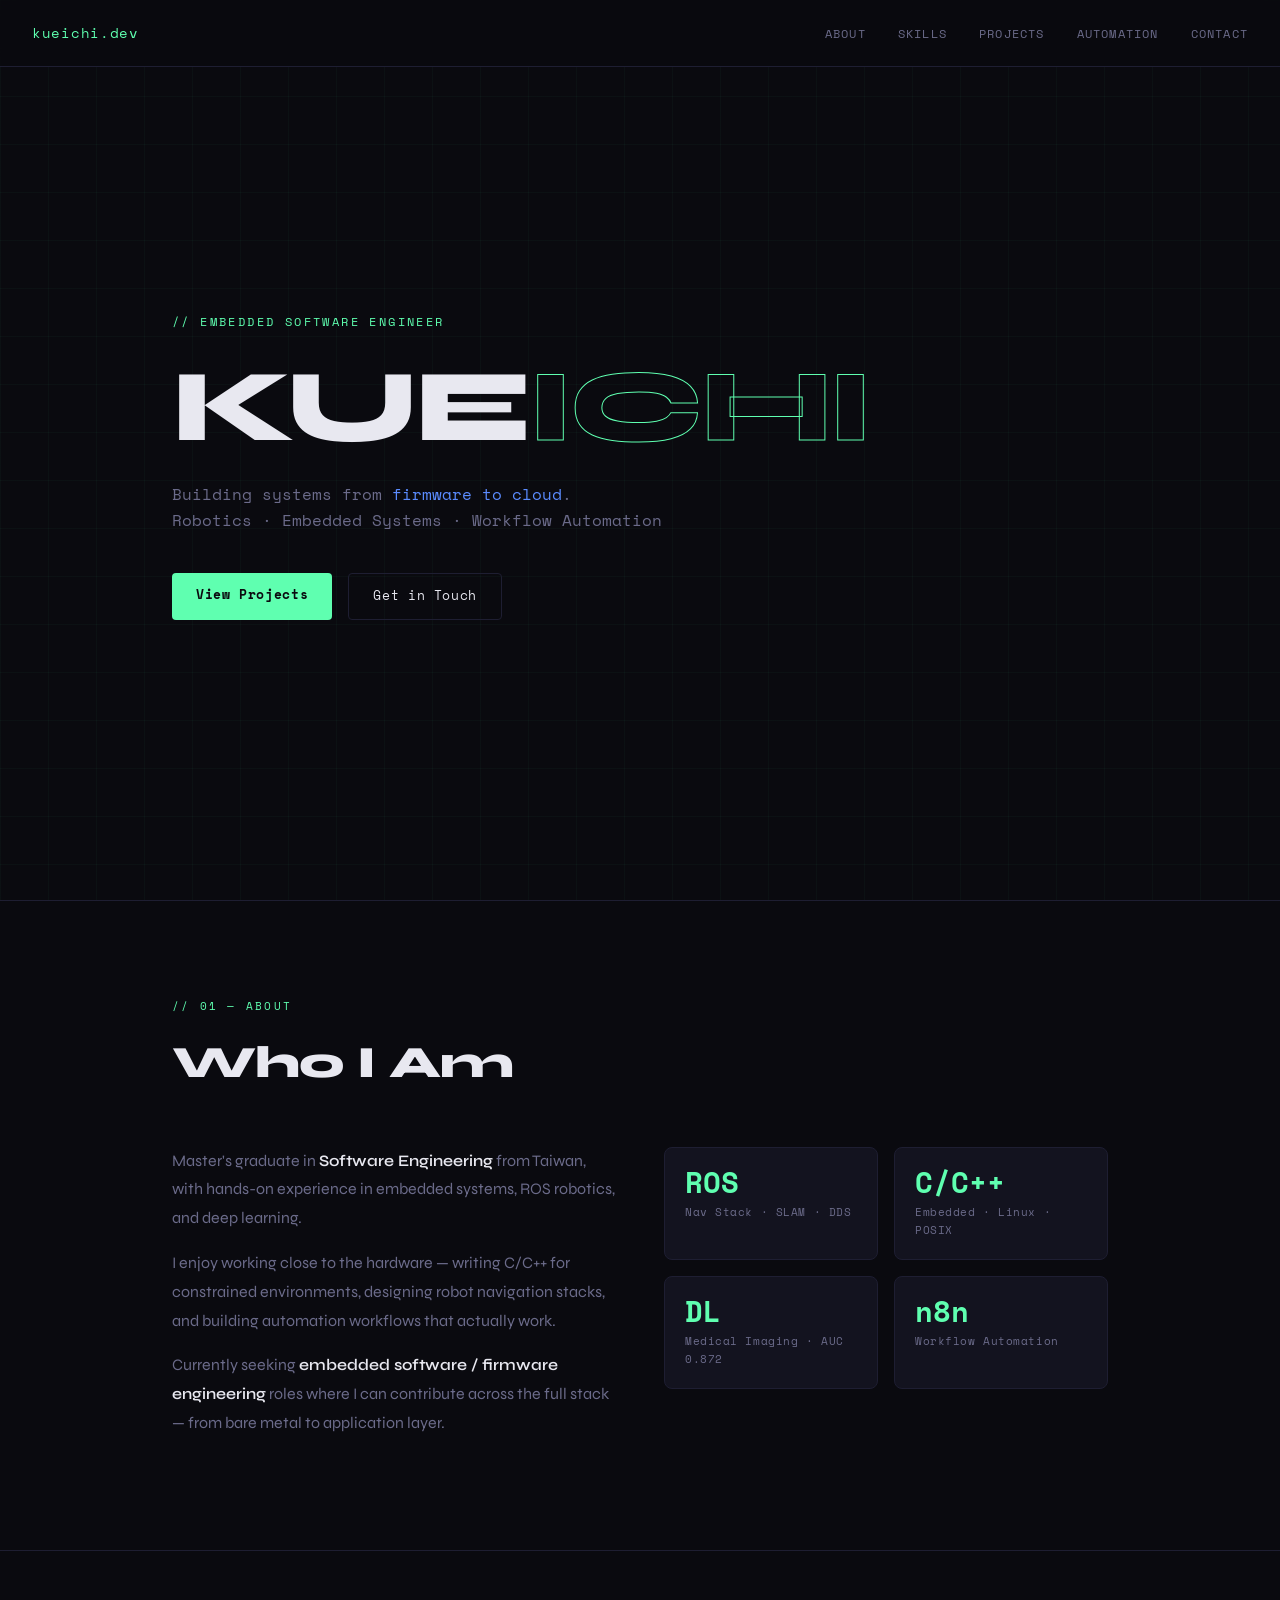
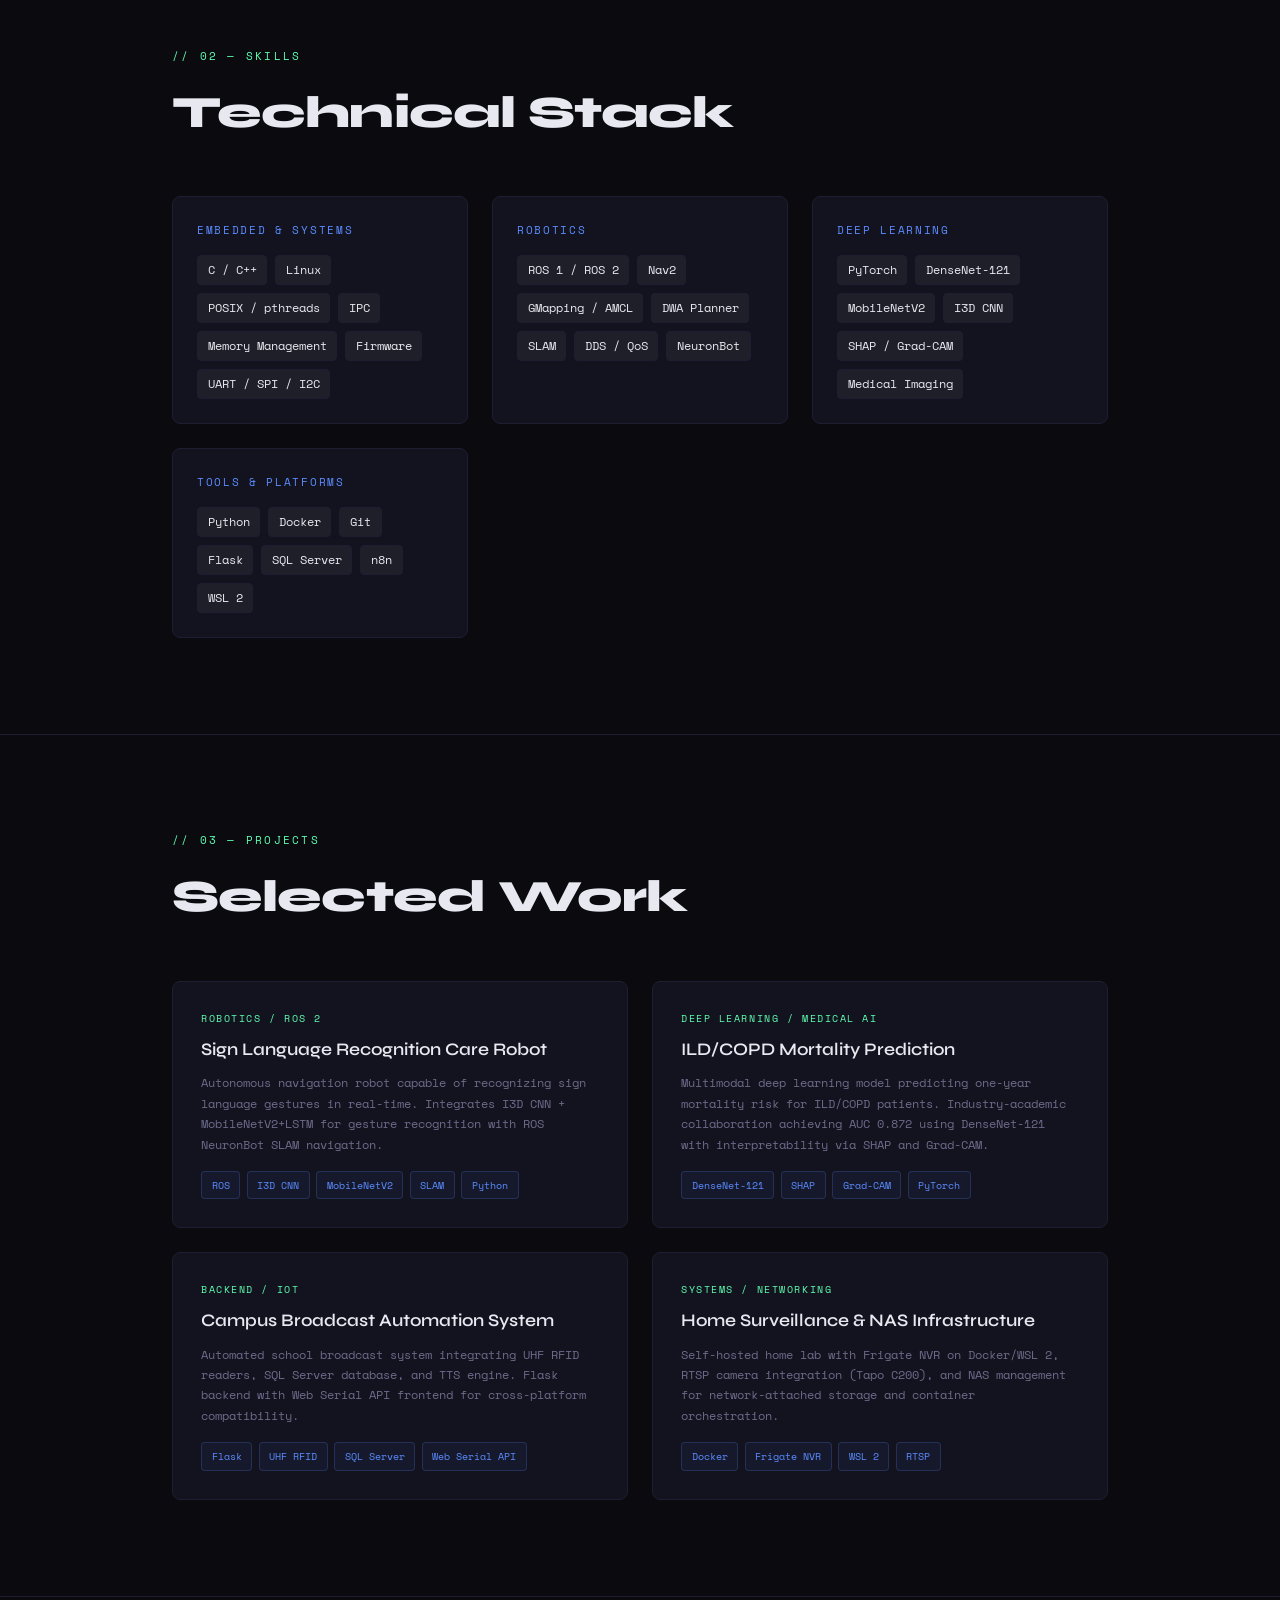
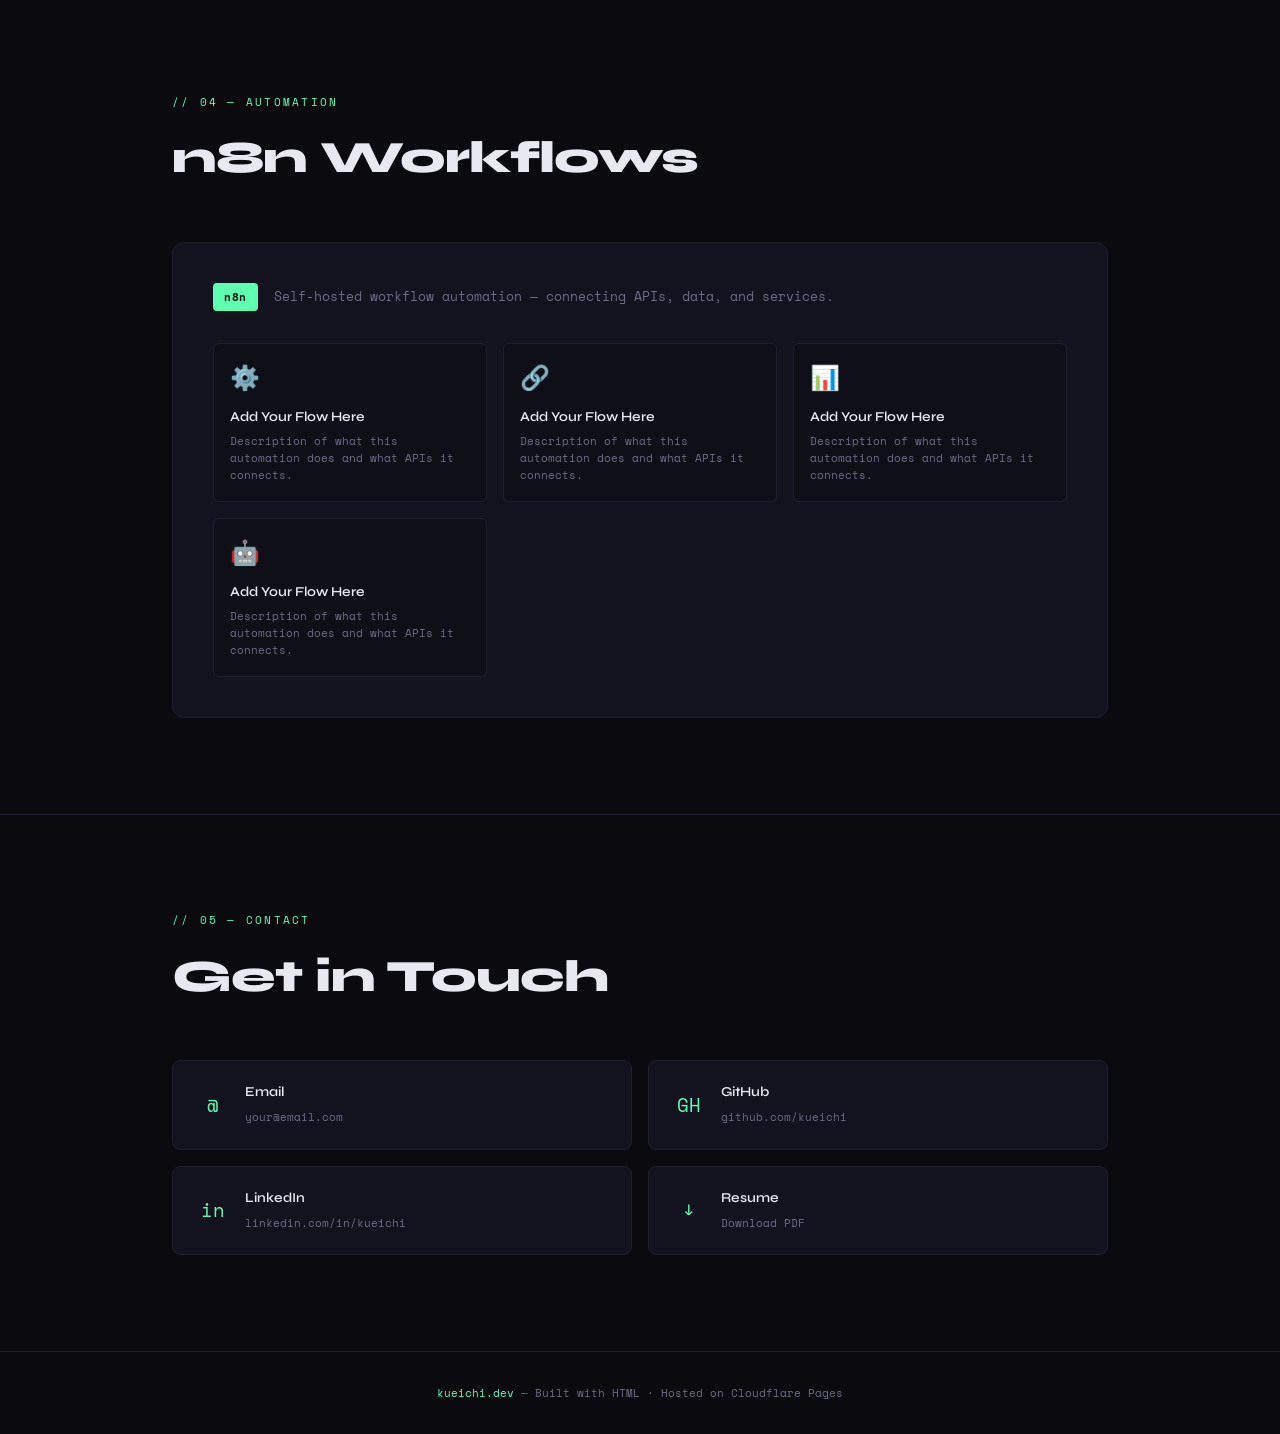
==== home/index.html @ b6777324 "Add files via upload" ====
<!DOCTYPE html>
<html lang="en">
<head>
  <meta charset="UTF-8" />
  <meta name="viewport" content="width=device-width, initial-scale=1.0" />
  <title>KUEICHI — Embedded Software Engineer</title>
  <link rel="preconnect" href="https://fonts.googleapis.com">
  <link href="https://fonts.googleapis.com/css2?family=Space+Mono:wght@400;700&family=Syne:wght@400;600;800&display=swap" rel="stylesheet">
  <style>
    :root {
      --bg: #0a0a0f;
      --bg2: #0f0f18;
      --surface: #13131f;
      --border: #1e1e32;
      --accent: #5fffb0;
      --accent2: #5b8cff;
      --text: #e8e8f0;
      --muted: #6b6b8a;
      --mono: 'Space Mono', monospace;
      --sans: 'Syne', sans-serif;
    }

    *, *::before, *::after { box-sizing: border-box; margin: 0; padding: 0; }

    html { scroll-behavior: smooth; }

    body {
      background: var(--bg);
      color: var(--text);
      font-family: var(--sans);
      line-height: 1.6;
      overflow-x: hidden;
    }

    /* Grid background */
    body::before {
      content: '';
      position: fixed;
      inset: 0;
      background-image:
        linear-gradient(rgba(95,255,176,0.03) 1px, transparent 1px),
        linear-gradient(90deg, rgba(95,255,176,0.03) 1px, transparent 1px);
      background-size: 48px 48px;
      pointer-events: none;
      z-index: 0;
    }

    /* NAV */
    nav {
      position: fixed;
      top: 0; left: 0; right: 0;
      z-index: 100;
      padding: 1.25rem 2rem;
      display: flex;
      justify-content: space-between;
      align-items: center;
      background: rgba(10,10,15,0.85);
      backdrop-filter: blur(12px);
      border-bottom: 1px solid var(--border);
    }

    .nav-logo {
      font-family: var(--mono);
      font-size: 0.9rem;
      color: var(--accent);
      letter-spacing: 0.05em;
    }

    .nav-links {
      display: flex;
      gap: 2rem;
      list-style: none;
    }

    .nav-links a {
      font-family: var(--mono);
      font-size: 0.75rem;
      color: var(--muted);
      text-decoration: none;
      letter-spacing: 0.1em;
      text-transform: uppercase;
      transition: color 0.2s;
    }
    .nav-links a:hover { color: var(--accent); }

    /* SECTIONS */
    section {
      position: relative;
      z-index: 1;
      max-width: 1000px;
      margin: 0 auto;
      padding: 6rem 2rem;
    }

    /* HERO */
    #hero {
      min-height: 100vh;
      display: flex;
      flex-direction: column;
      justify-content: center;
      padding-top: 8rem;
    }

    .hero-tag {
      font-family: var(--mono);
      font-size: 0.75rem;
      color: var(--accent);
      letter-spacing: 0.2em;
      text-transform: uppercase;
      margin-bottom: 1.5rem;
      opacity: 0;
      animation: fadeUp 0.6s 0.2s forwards;
    }

    h1.hero-name {
      font-family: var(--sans);
      font-size: clamp(3rem, 8vw, 6.5rem);
      font-weight: 800;
      line-height: 1;
      letter-spacing: -0.03em;
      opacity: 0;
      animation: fadeUp 0.6s 0.4s forwards;
    }

    .hero-name span {
      color: transparent;
      -webkit-text-stroke: 1px var(--accent);
    }

    .hero-subtitle {
      font-family: var(--mono);
      font-size: 1rem;
      color: var(--muted);
      margin-top: 1.5rem;
      max-width: 500px;
      opacity: 0;
      animation: fadeUp 0.6s 0.6s forwards;
    }

    .hero-subtitle b { color: var(--accent2); font-weight: 400; }

    .hero-cta {
      display: flex;
      gap: 1rem;
      margin-top: 2.5rem;
      opacity: 0;
      animation: fadeUp 0.6s 0.8s forwards;
    }

    .btn {
      font-family: var(--mono);
      font-size: 0.8rem;
      padding: 0.75rem 1.5rem;
      border-radius: 4px;
      text-decoration: none;
      letter-spacing: 0.05em;
      transition: all 0.2s;
      cursor: pointer;
    }

    .btn-primary {
      background: var(--accent);
      color: var(--bg);
      font-weight: 700;
      border: none;
    }
    .btn-primary:hover { background: #fff; transform: translateY(-2px); }

    .btn-ghost {
      background: transparent;
      color: var(--text);
      border: 1px solid var(--border);
    }
    .btn-ghost:hover { border-color: var(--accent); color: var(--accent); transform: translateY(-2px); }

    /* SECTION LABEL */
    .section-label {
      font-family: var(--mono);
      font-size: 0.7rem;
      color: var(--accent);
      letter-spacing: 0.2em;
      text-transform: uppercase;
      margin-bottom: 0.75rem;
    }

    h2.section-title {
      font-size: clamp(1.8rem, 4vw, 2.8rem);
      font-weight: 800;
      letter-spacing: -0.02em;
      margin-bottom: 3rem;
      color: var(--text);
    }

    /* ABOUT */
    .about-grid {
      display: grid;
      grid-template-columns: 1fr 1fr;
      gap: 3rem;
      align-items: start;
    }

    .about-text p {
      color: var(--muted);
      font-size: 1rem;
      line-height: 1.8;
      margin-bottom: 1rem;
    }

    .about-text p b { color: var(--text); font-weight: 600; }

    .about-stats {
      display: grid;
      grid-template-columns: 1fr 1fr;
      gap: 1rem;
    }

    .stat-card {
      background: var(--surface);
      border: 1px solid var(--border);
      border-radius: 8px;
      padding: 1.25rem;
    }

    .stat-card .num {
      font-family: var(--mono);
      font-size: 1.8rem;
      font-weight: 700;
      color: var(--accent);
      line-height: 1;
    }

    .stat-card .label {
      font-family: var(--mono);
      font-size: 0.7rem;
      color: var(--muted);
      margin-top: 0.4rem;
      letter-spacing: 0.05em;
    }

    /* SKILLS */
    .skills-grid {
      display: grid;
      grid-template-columns: repeat(auto-fill, minmax(280px, 1fr));
      gap: 1.5rem;
    }

    .skill-group {
      background: var(--surface);
      border: 1px solid var(--border);
      border-radius: 8px;
      padding: 1.5rem;
      transition: border-color 0.2s;
    }
    .skill-group:hover { border-color: var(--accent2); }

    .skill-group-title {
      font-family: var(--mono);
      font-size: 0.7rem;
      color: var(--accent2);
      letter-spacing: 0.15em;
      text-transform: uppercase;
      margin-bottom: 1rem;
    }

    .skill-tags {
      display: flex;
      flex-wrap: wrap;
      gap: 0.5rem;
    }

    .tag {
      font-family: var(--mono);
      font-size: 0.72rem;
      color: var(--text);
      background: rgba(255,255,255,0.05);
      border: 1px solid var(--border);
      padding: 0.3rem 0.6rem;
      border-radius: 4px;
    }

    /* PROJECTS */
    .projects-grid {
      display: grid;
      grid-template-columns: 1fr 1fr;
      gap: 1.5rem;
    }

    .project-card {
      background: var(--surface);
      border: 1px solid var(--border);
      border-radius: 8px;
      padding: 1.75rem;
      transition: all 0.25s;
      position: relative;
      overflow: hidden;
    }

    .project-card::before {
      content: '';
      position: absolute;
      top: 0; left: 0; right: 0;
      height: 2px;
      background: linear-gradient(90deg, var(--accent), var(--accent2));
      opacity: 0;
      transition: opacity 0.25s;
    }

    .project-card:hover {
      border-color: transparent;
      transform: translateY(-4px);
      box-shadow: 0 12px 40px rgba(0,0,0,0.4);
    }
    .project-card:hover::before { opacity: 1; }

    .project-type {
      font-family: var(--mono);
      font-size: 0.65rem;
      color: var(--accent);
      letter-spacing: 0.15em;
      text-transform: uppercase;
      margin-bottom: 0.75rem;
    }

    .project-name {
      font-size: 1.1rem;
      font-weight: 600;
      color: var(--text);
      margin-bottom: 0.75rem;
      line-height: 1.3;
    }

    .project-desc {
      font-family: var(--mono);
      font-size: 0.75rem;
      color: var(--muted);
      line-height: 1.7;
    }

    .project-tags {
      display: flex;
      flex-wrap: wrap;
      gap: 0.4rem;
      margin-top: 1rem;
    }

    .project-tags .tag {
      font-size: 0.65rem;
      color: var(--accent2);
      border-color: rgba(91,140,255,0.2);
      background: rgba(91,140,255,0.06);
    }

    /* N8N */
    .n8n-section {
      background: var(--surface);
      border: 1px solid var(--border);
      border-radius: 12px;
      padding: 2.5rem;
    }

    .n8n-header {
      display: flex;
      align-items: center;
      gap: 1rem;
      margin-bottom: 2rem;
    }

    .n8n-badge {
      font-family: var(--mono);
      font-size: 0.7rem;
      color: var(--bg);
      background: var(--accent);
      padding: 0.3rem 0.7rem;
      border-radius: 4px;
      font-weight: 700;
      letter-spacing: 0.05em;
    }

    .n8n-flows {
      display: grid;
      grid-template-columns: repeat(auto-fill, minmax(220px, 1fr));
      gap: 1rem;
    }

    .flow-card {
      border: 1px solid var(--border);
      border-radius: 6px;
      padding: 1rem;
      background: var(--bg2);
    }

    .flow-icon {
      font-size: 1.5rem;
      margin-bottom: 0.5rem;
    }

    .flow-name {
      font-size: 0.85rem;
      font-weight: 600;
      color: var(--text);
      margin-bottom: 0.3rem;
    }

    .flow-desc {
      font-family: var(--mono);
      font-size: 0.68rem;
      color: var(--muted);
      line-height: 1.6;
    }

    /* CONTACT */
    .contact-grid {
      display: grid;
      grid-template-columns: 1fr 1fr;
      gap: 1rem;
    }

    .contact-link {
      display: flex;
      align-items: center;
      gap: 1rem;
      background: var(--surface);
      border: 1px solid var(--border);
      border-radius: 8px;
      padding: 1.25rem 1.5rem;
      text-decoration: none;
      color: var(--text);
      transition: all 0.2s;
    }

    .contact-link:hover {
      border-color: var(--accent);
      color: var(--accent);
      transform: translateX(4px);
    }

    .contact-icon {
      font-family: var(--mono);
      font-size: 1.2rem;
      width: 2rem;
      text-align: center;
      color: var(--accent);
    }

    .contact-info strong {
      display: block;
      font-size: 0.85rem;
      font-weight: 600;
    }

    .contact-info span {
      font-family: var(--mono);
      font-size: 0.7rem;
      color: var(--muted);
    }

    /* FOOTER */
    footer {
      text-align: center;
      padding: 2rem;
      font-family: var(--mono);
      font-size: 0.7rem;
      color: var(--muted);
      border-top: 1px solid var(--border);
      position: relative;
      z-index: 1;
    }

    footer span { color: var(--accent); }

    /* DIVIDER */
    .divider {
      border: none;
      border-top: 1px solid var(--border);
      margin: 0;
    }

    /* ANIMATIONS */
    @keyframes fadeUp {
      from { opacity: 0; transform: translateY(24px); }
      to   { opacity: 1; transform: translateY(0); }
    }

    .fade-in {
      opacity: 0;
      transform: translateY(20px);
      transition: opacity 0.6s, transform 0.6s;
    }
    .fade-in.visible { opacity: 1; transform: none; }

    /* RESPONSIVE */
    @media (max-width: 700px) {
      .about-grid,
      .projects-grid,
      .contact-grid { grid-template-columns: 1fr; }
      .nav-links { display: none; }
    }
  </style>
</head>
<body>

  <!-- NAV -->
  <nav>
    <div class="nav-logo">kueichi.dev</div>
    <ul class="nav-links">
      <li><a href="#about">About</a></li>
      <li><a href="#skills">Skills</a></li>
      <li><a href="#projects">Projects</a></li>
      <li><a href="#automation">Automation</a></li>
      <li><a href="#contact">Contact</a></li>
    </ul>
  </nav>

  <!-- HERO -->
  <section id="hero">
    <div class="hero-tag">// Embedded Software Engineer</div>
    <h1 class="hero-name">KUE<span>ICHI</span></h1>
    <p class="hero-subtitle">
      Building systems from <b>firmware to cloud</b>.<br>
      Robotics · Embedded Systems · Workflow Automation
    </p>
    <div class="hero-cta">
      <a class="btn btn-primary" href="#projects">View Projects</a>
      <a class="btn btn-ghost" href="#contact">Get in Touch</a>
    </div>
  </section>

  <hr class="divider">

  <!-- ABOUT -->
  <section id="about">
    <div class="fade-in">
      <div class="section-label">// 01 — About</div>
      <h2 class="section-title">Who I Am</h2>
    </div>
    <div class="about-grid fade-in">
      <div class="about-text">
        <p>
          Master's graduate in <b>Software Engineering</b> from Taiwan, with hands-on experience
          in embedded systems, ROS robotics, and deep learning.
        </p>
        <p>
          I enjoy working close to the hardware — writing C/C++ for constrained environments,
          designing robot navigation stacks, and building automation workflows that actually work.
        </p>
        <p>
          Currently seeking <b>embedded software / firmware engineering</b> roles where I can
          contribute across the full stack — from bare metal to application layer.
        </p>
      </div>
      <div class="about-stats">
        <div class="stat-card">
          <div class="num">ROS</div>
          <div class="label">Nav Stack · SLAM · DDS</div>
        </div>
        <div class="stat-card">
          <div class="num">C/C++</div>
          <div class="label">Embedded · Linux · POSIX</div>
        </div>
        <div class="stat-card">
          <div class="num">DL</div>
          <div class="label">Medical Imaging · AUC 0.872</div>
        </div>
        <div class="stat-card">
          <div class="num">n8n</div>
          <div class="label">Workflow Automation</div>
        </div>
      </div>
    </div>
  </section>

  <hr class="divider">

  <!-- SKILLS -->
  <section id="skills">
    <div class="fade-in">
      <div class="section-label">// 02 — Skills</div>
      <h2 class="section-title">Technical Stack</h2>
    </div>
    <div class="skills-grid fade-in">
      <div class="skill-group">
        <div class="skill-group-title">Embedded & Systems</div>
        <div class="skill-tags">
          <span class="tag">C / C++</span>
          <span class="tag">Linux</span>
          <span class="tag">POSIX / pthreads</span>
          <span class="tag">IPC</span>
          <span class="tag">Memory Management</span>
          <span class="tag">Firmware</span>
          <span class="tag">UART / SPI / I2C</span>
        </div>
      </div>
      <div class="skill-group">
        <div class="skill-group-title">Robotics</div>
        <div class="skill-tags">
          <span class="tag">ROS 1 / ROS 2</span>
          <span class="tag">Nav2</span>
          <span class="tag">GMapping / AMCL</span>
          <span class="tag">DWA Planner</span>
          <span class="tag">SLAM</span>
          <span class="tag">DDS / QoS</span>
          <span class="tag">NeuronBot</span>
        </div>
      </div>
      <div class="skill-group">
        <div class="skill-group-title">Deep Learning</div>
        <div class="skill-tags">
          <span class="tag">PyTorch</span>
          <span class="tag">DenseNet-121</span>
          <span class="tag">MobileNetV2</span>
          <span class="tag">I3D CNN</span>
          <span class="tag">SHAP / Grad-CAM</span>
          <span class="tag">Medical Imaging</span>
        </div>
      </div>
      <div class="skill-group">
        <div class="skill-group-title">Tools & Platforms</div>
        <div class="skill-tags">
          <span class="tag">Python</span>
          <span class="tag">Docker</span>
          <span class="tag">Git</span>
          <span class="tag">Flask</span>
          <span class="tag">SQL Server</span>
          <span class="tag">n8n</span>
          <span class="tag">WSL 2</span>
        </div>
      </div>
    </div>
  </section>

  <hr class="divider">

  <!-- PROJECTS -->
  <section id="projects">
    <div class="fade-in">
      <div class="section-label">// 03 — Projects</div>
      <h2 class="section-title">Selected Work</h2>
    </div>
    <div class="projects-grid fade-in">
      <div class="project-card">
        <div class="project-type">Robotics / ROS 2</div>
        <div class="project-name">Sign Language Recognition Care Robot</div>
        <div class="project-desc">
          Autonomous navigation robot capable of recognizing sign language gestures
          in real-time. Integrates I3D CNN + MobileNetV2+LSTM for gesture recognition
          with ROS NeuronBot SLAM navigation.
        </div>
        <div class="project-tags">
          <span class="tag">ROS</span>
          <span class="tag">I3D CNN</span>
          <span class="tag">MobileNetV2</span>
          <span class="tag">SLAM</span>
          <span class="tag">Python</span>
        </div>
      </div>
      <div class="project-card">
        <div class="project-type">Deep Learning / Medical AI</div>
        <div class="project-name">ILD/COPD Mortality Prediction</div>
        <div class="project-desc">
          Multimodal deep learning model predicting one-year mortality risk for
          ILD/COPD patients. Industry-academic collaboration achieving AUC 0.872
          using DenseNet-121 with interpretability via SHAP and Grad-CAM.
        </div>
        <div class="project-tags">
          <span class="tag">DenseNet-121</span>
          <span class="tag">SHAP</span>
          <span class="tag">Grad-CAM</span>
          <span class="tag">PyTorch</span>
        </div>
      </div>
      <div class="project-card">
        <div class="project-type">Backend / IoT</div>
        <div class="project-name">Campus Broadcast Automation System</div>
        <div class="project-desc">
          Automated school broadcast system integrating UHF RFID readers, SQL Server
          database, and TTS engine. Flask backend with Web Serial API frontend for
          cross-platform compatibility.
        </div>
        <div class="project-tags">
          <span class="tag">Flask</span>
          <span class="tag">UHF RFID</span>
          <span class="tag">SQL Server</span>
          <span class="tag">Web Serial API</span>
        </div>
      </div>
      <div class="project-card">
        <div class="project-type">Systems / Networking</div>
        <div class="project-name">Home Surveillance & NAS Infrastructure</div>
        <div class="project-desc">
          Self-hosted home lab with Frigate NVR on Docker/WSL 2, RTSP camera
          integration (Tapo C200), and NAS management for network-attached storage
          and container orchestration.
        </div>
        <div class="project-tags">
          <span class="tag">Docker</span>
          <span class="tag">Frigate NVR</span>
          <span class="tag">WSL 2</span>
          <span class="tag">RTSP</span>
        </div>
      </div>
    </div>
  </section>

  <hr class="divider">

  <!-- N8N AUTOMATION -->
  <section id="automation">
    <div class="fade-in">
      <div class="section-label">// 04 — Automation</div>
      <h2 class="section-title">n8n Workflows</h2>
    </div>
    <div class="n8n-section fade-in">
      <div class="n8n-header">
        <div class="n8n-badge">n8n</div>
        <p style="font-family: var(--mono); font-size: 0.8rem; color: var(--muted);">
          Self-hosted workflow automation — connecting APIs, data, and services.
        </p>
      </div>
      <div class="n8n-flows">
        <div class="flow-card">
          <div class="flow-icon">⚙️</div>
          <div class="flow-name">Add Your Flow Here</div>
          <div class="flow-desc">Description of what this automation does and what APIs it connects.</div>
        </div>
        <div class="flow-card">
          <div class="flow-icon">🔗</div>
          <div class="flow-name">Add Your Flow Here</div>
          <div class="flow-desc">Description of what this automation does and what APIs it connects.</div>
        </div>
        <div class="flow-card">
          <div class="flow-icon">📊</div>
          <div class="flow-name">Add Your Flow Here</div>
          <div class="flow-desc">Description of what this automation does and what APIs it connects.</div>
        </div>
        <div class="flow-card">
          <div class="flow-icon">🤖</div>
          <div class="flow-name">Add Your Flow Here</div>
          <div class="flow-desc">Description of what this automation does and what APIs it connects.</div>
        </div>
      </div>
    </div>
  </section>

  <hr class="divider">

  <!-- CONTACT -->
  <section id="contact">
    <div class="fade-in">
      <div class="section-label">// 05 — Contact</div>
      <h2 class="section-title">Get in Touch</h2>
    </div>
    <div class="contact-grid fade-in">
      <a class="contact-link" href="mailto:your@email.com">
        <div class="contact-icon">@</div>
        <div class="contact-info">
          <strong>Email</strong>
          <span>your@email.com</span>
        </div>
      </a>
      <a class="contact-link" href="https://github.com/kueichi" target="_blank">
        <div class="contact-icon">GH</div>
        <div class="contact-info">
          <strong>GitHub</strong>
          <span>github.com/kueichi</span>
        </div>
      </a>
      <a class="contact-link" href="https://linkedin.com/in/kueichi" target="_blank">
        <div class="contact-icon">in</div>
        <div class="contact-info">
          <strong>LinkedIn</strong>
          <span>linkedin.com/in/kueichi</span>
        </div>
      </a>
      <a class="contact-link" href="/resume.pdf" target="_blank">
        <div class="contact-icon">↓</div>
        <div class="contact-info">
          <strong>Resume</strong>
          <span>Download PDF</span>
        </div>
      </a>
    </div>
  </section>

  <footer>
    <span>kueichi.dev</span> — Built with HTML · Hosted on Cloudflare Pages
  </footer>

  <script>
    // Scroll-triggered fade-in
    const observer = new IntersectionObserver(
      entries => entries.forEach(e => { if (e.isIntersecting) e.target.classList.add('visible'); }),
      { threshold: 0.1 }
    );
    document.querySelectorAll('.fade-in').forEach(el => observer.observe(el));
  </script>

</body>
</html>
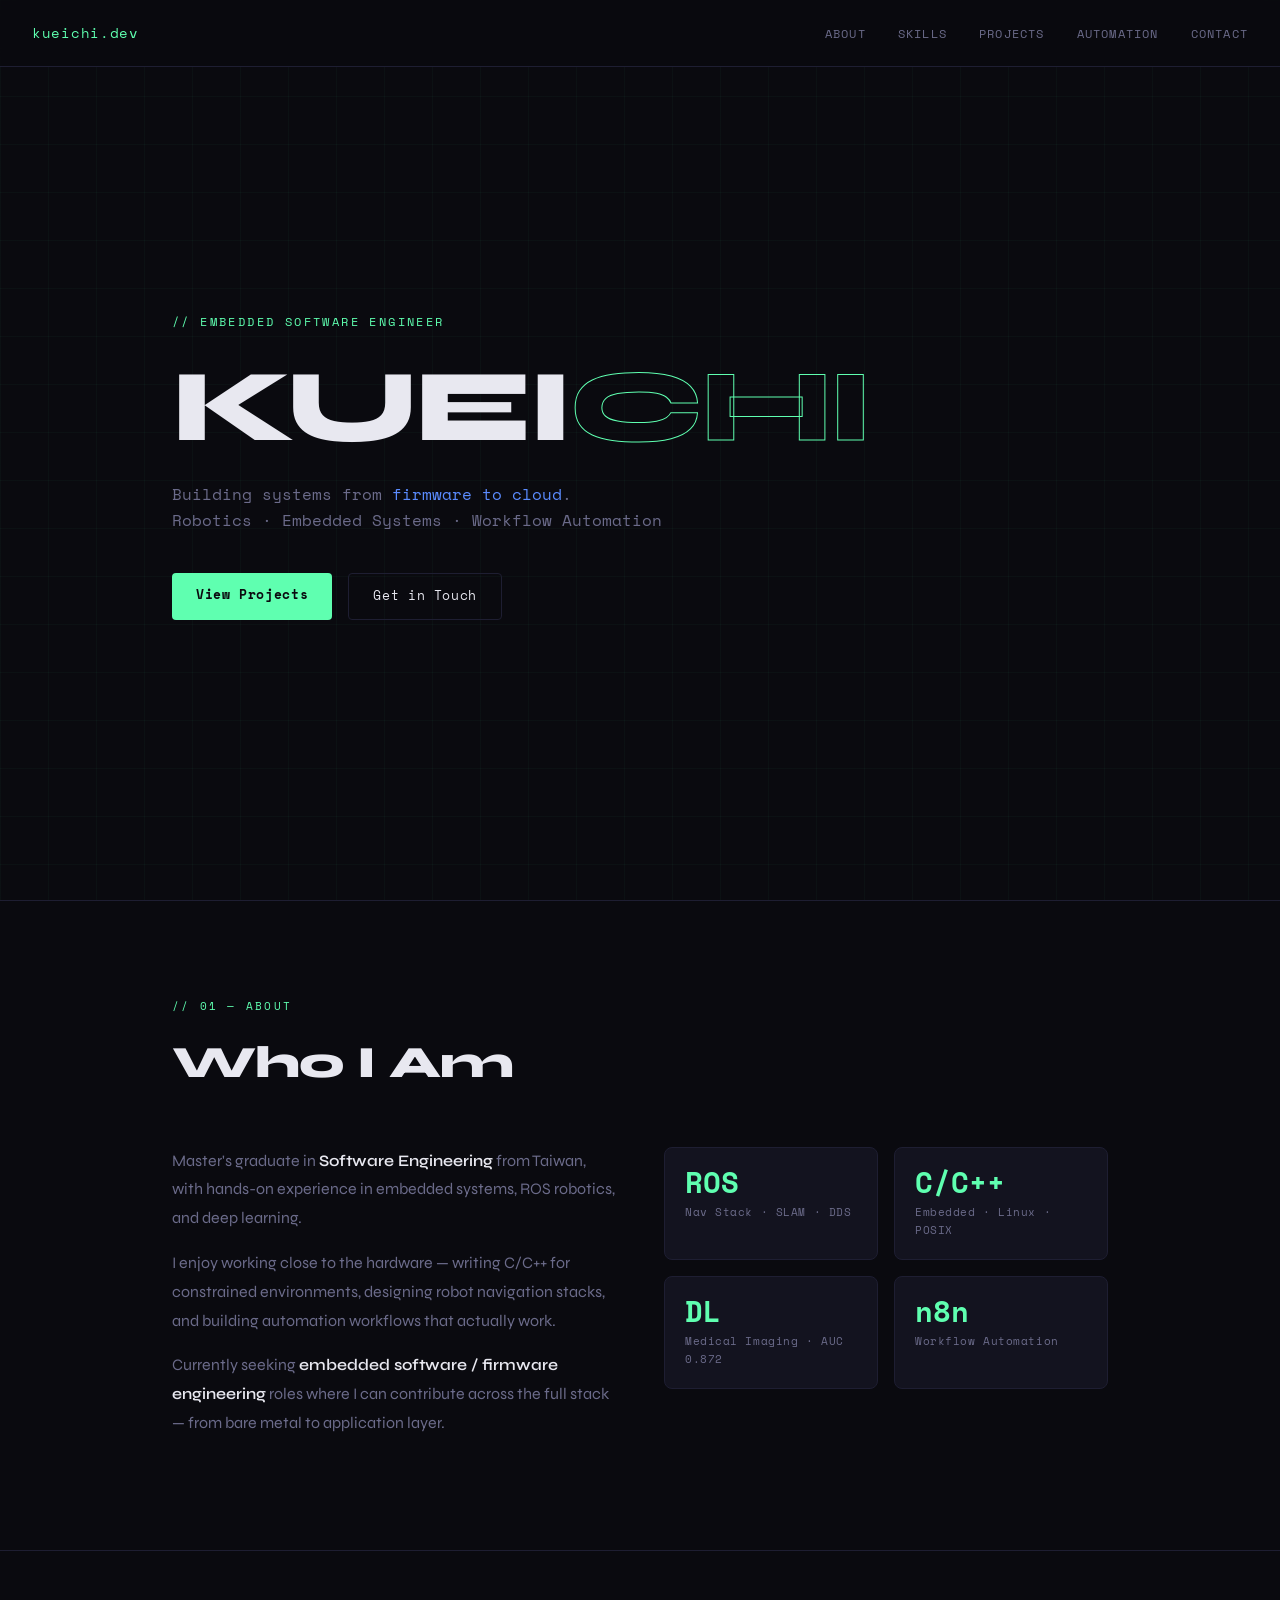
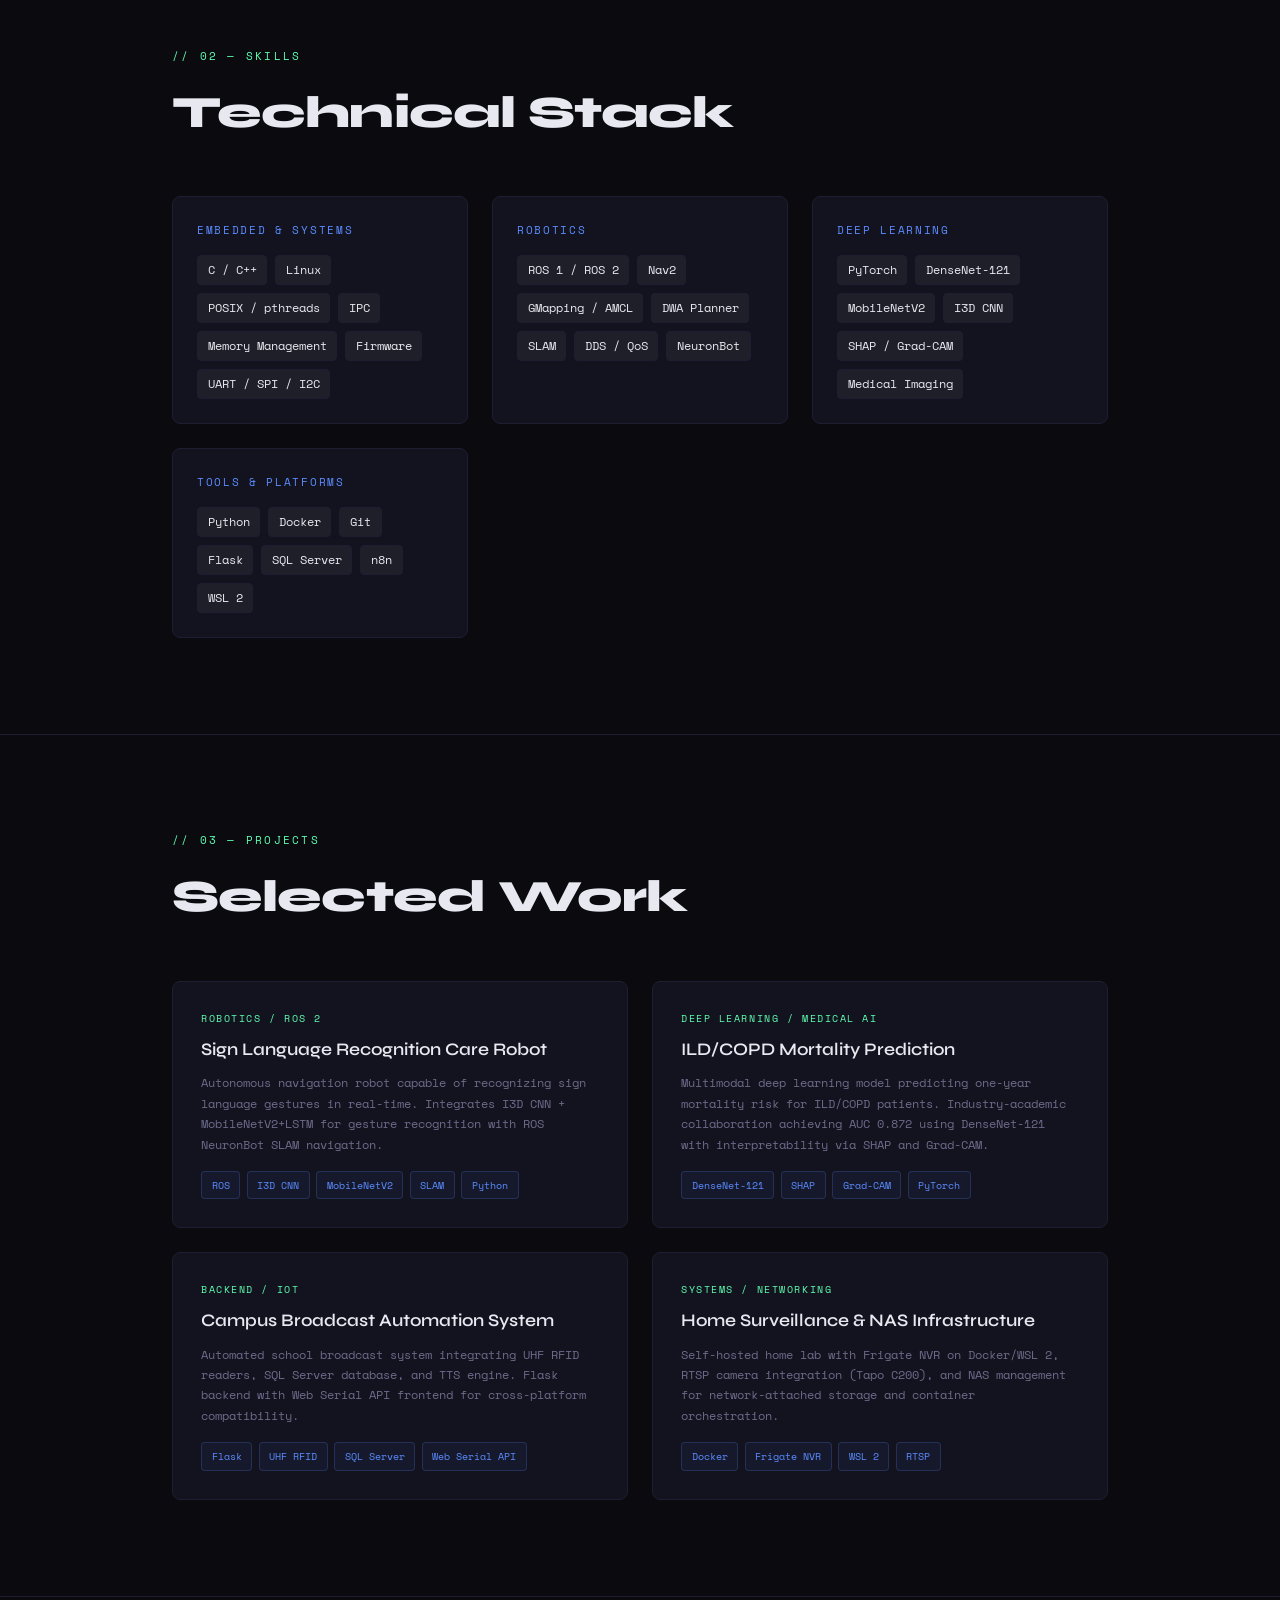
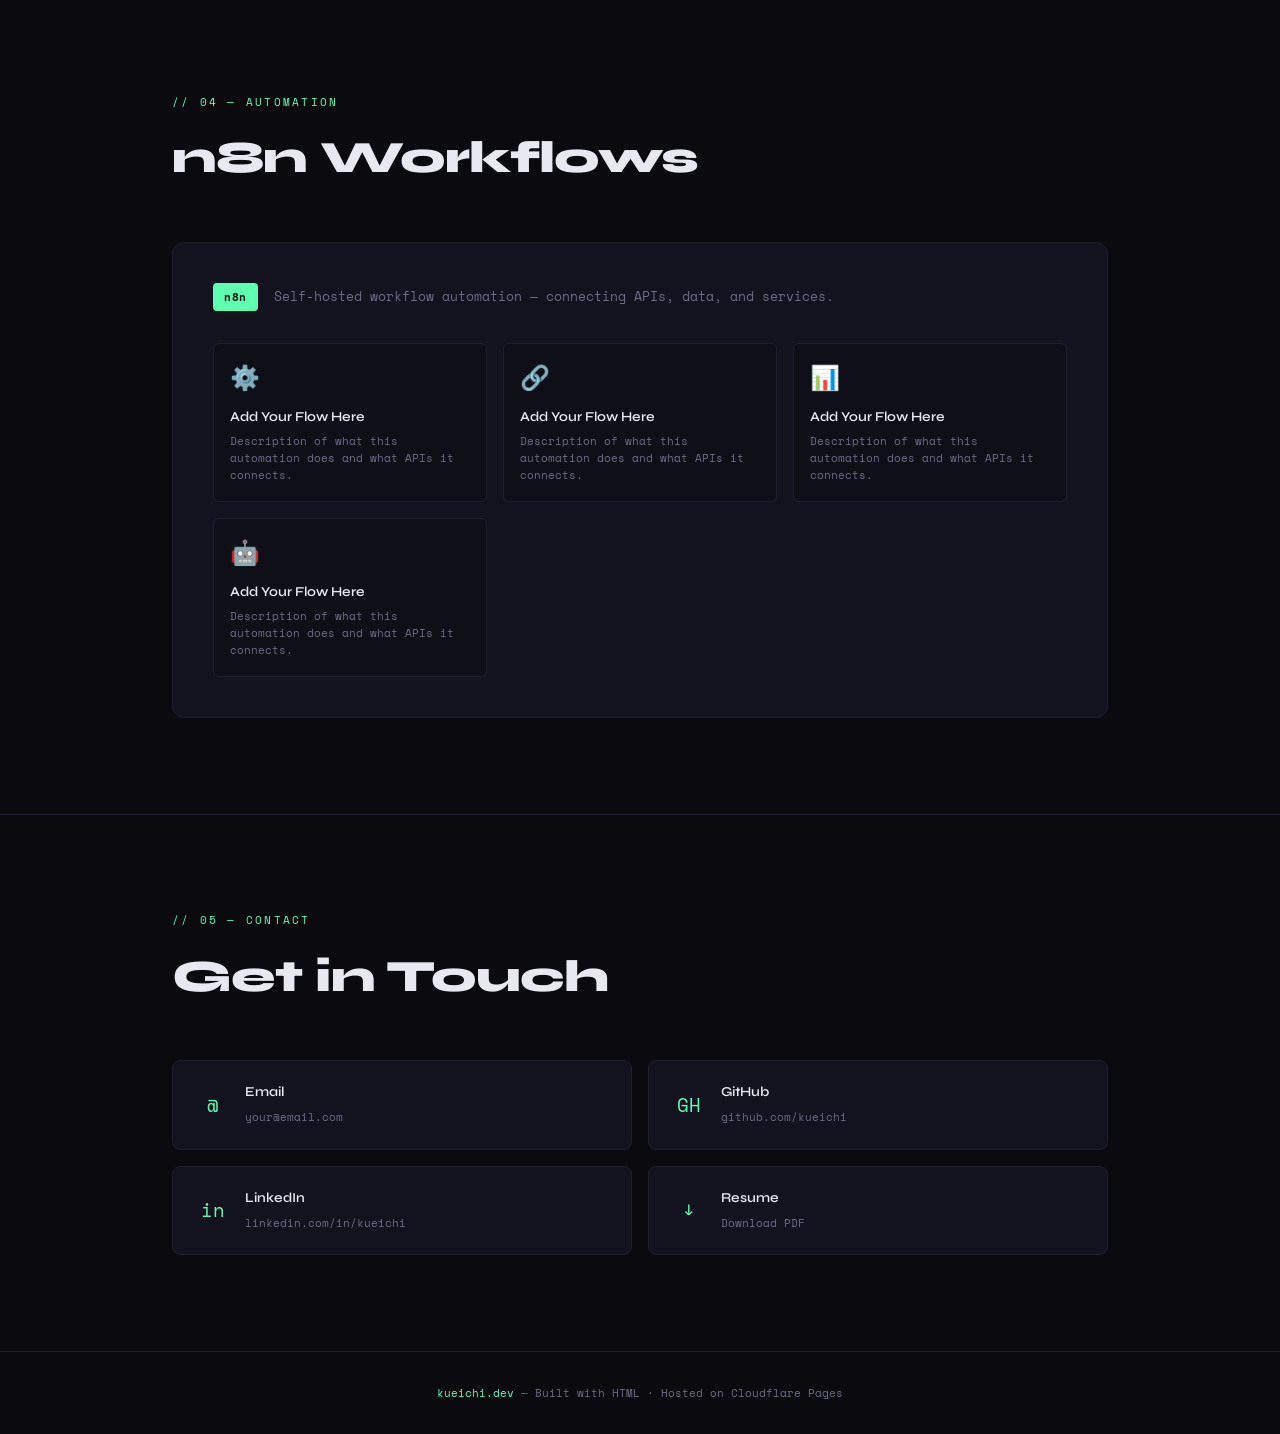
==== commit daa97207: "修改kueichi 字體" ====
--- a/home/index.html
+++ b/home/index.html
@@ -1,11 +1,14 @@
 <!DOCTYPE html>
 <html lang="en">
+
 <head>
   <meta charset="UTF-8" />
   <meta name="viewport" content="width=device-width, initial-scale=1.0" />
   <title>KUEICHI — Embedded Software Engineer</title>
   <link rel="preconnect" href="https://fonts.googleapis.com">
-  <link href="https://fonts.googleapis.com/css2?family=Space+Mono:wght@400;700&family=Syne:wght@400;600;800&display=swap" rel="stylesheet">
+  <link
+    href="https://fonts.googleapis.com/css2?family=Space+Mono:wght@400;700&family=Syne:wght@400;600;800&display=swap"
+    rel="stylesheet">
   <style>
     :root {
       --bg: #0a0a0f;
@@ -20,9 +23,17 @@
       --sans: 'Syne', sans-serif;
     }
 
-    *, *::before, *::after { box-sizing: border-box; margin: 0; padding: 0; }
-
-    html { scroll-behavior: smooth; }
+    *,
+    *::before,
+    *::after {
+      box-sizing: border-box;
+      margin: 0;
+      padding: 0;
+    }
+
+    html {
+      scroll-behavior: smooth;
+    }
 
     body {
       background: var(--bg);
@@ -38,8 +49,8 @@
       position: fixed;
       inset: 0;
       background-image:
-        linear-gradient(rgba(95,255,176,0.03) 1px, transparent 1px),
-        linear-gradient(90deg, rgba(95,255,176,0.03) 1px, transparent 1px);
+        linear-gradient(rgba(95, 255, 176, 0.03) 1px, transparent 1px),
+        linear-gradient(90deg, rgba(95, 255, 176, 0.03) 1px, transparent 1px);
       background-size: 48px 48px;
       pointer-events: none;
       z-index: 0;
@@ -48,13 +59,15 @@
     /* NAV */
     nav {
       position: fixed;
-      top: 0; left: 0; right: 0;
+      top: 0;
+      left: 0;
+      right: 0;
       z-index: 100;
       padding: 1.25rem 2rem;
       display: flex;
       justify-content: space-between;
       align-items: center;
-      background: rgba(10,10,15,0.85);
+      background: rgba(10, 10, 15, 0.85);
       backdrop-filter: blur(12px);
       border-bottom: 1px solid var(--border);
     }
@@ -81,7 +94,10 @@
       text-transform: uppercase;
       transition: color 0.2s;
     }
-    .nav-links a:hover { color: var(--accent); }
+
+    .nav-links a:hover {
+      color: var(--accent);
+    }
 
     /* SECTIONS */
     section {
@@ -137,7 +153,10 @@
       animation: fadeUp 0.6s 0.6s forwards;
     }
 
-    .hero-subtitle b { color: var(--accent2); font-weight: 400; }
+    .hero-subtitle b {
+      color: var(--accent2);
+      font-weight: 400;
+    }
 
     .hero-cta {
       display: flex;
@@ -164,14 +183,23 @@
       font-weight: 700;
       border: none;
     }
-    .btn-primary:hover { background: #fff; transform: translateY(-2px); }
+
+    .btn-primary:hover {
+      background: #fff;
+      transform: translateY(-2px);
+    }
 
     .btn-ghost {
       background: transparent;
       color: var(--text);
       border: 1px solid var(--border);
     }
-    .btn-ghost:hover { border-color: var(--accent); color: var(--accent); transform: translateY(-2px); }
+
+    .btn-ghost:hover {
+      border-color: var(--accent);
+      color: var(--accent);
+      transform: translateY(-2px);
+    }
 
     /* SECTION LABEL */
     .section-label {
@@ -206,7 +234,10 @@
       margin-bottom: 1rem;
     }
 
-    .about-text p b { color: var(--text); font-weight: 600; }
+    .about-text p b {
+      color: var(--text);
+      font-weight: 600;
+    }
 
     .about-stats {
       display: grid;
@@ -251,7 +282,10 @@
       padding: 1.5rem;
       transition: border-color 0.2s;
     }
-    .skill-group:hover { border-color: var(--accent2); }
+
+    .skill-group:hover {
+      border-color: var(--accent2);
+    }
 
     .skill-group-title {
       font-family: var(--mono);
@@ -272,7 +306,7 @@
       font-family: var(--mono);
       font-size: 0.72rem;
       color: var(--text);
-      background: rgba(255,255,255,0.05);
+      background: rgba(255, 255, 255, 0.05);
       border: 1px solid var(--border);
       padding: 0.3rem 0.6rem;
       border-radius: 4px;
@@ -298,7 +332,9 @@
     .project-card::before {
       content: '';
       position: absolute;
-      top: 0; left: 0; right: 0;
+      top: 0;
+      left: 0;
+      right: 0;
       height: 2px;
       background: linear-gradient(90deg, var(--accent), var(--accent2));
       opacity: 0;
@@ -308,9 +344,12 @@
     .project-card:hover {
       border-color: transparent;
       transform: translateY(-4px);
-      box-shadow: 0 12px 40px rgba(0,0,0,0.4);
-    }
-    .project-card:hover::before { opacity: 1; }
+      box-shadow: 0 12px 40px rgba(0, 0, 0, 0.4);
+    }
+
+    .project-card:hover::before {
+      opacity: 1;
+    }
 
     .project-type {
       font-family: var(--mono);
@@ -346,8 +385,8 @@
     .project-tags .tag {
       font-size: 0.65rem;
       color: var(--accent2);
-      border-color: rgba(91,140,255,0.2);
-      background: rgba(91,140,255,0.06);
+      border-color: rgba(91, 140, 255, 0.2);
+      background: rgba(91, 140, 255, 0.06);
     }
 
     /* N8N */
@@ -466,7 +505,9 @@
       z-index: 1;
     }
 
-    footer span { color: var(--accent); }
+    footer span {
+      color: var(--accent);
+    }
 
     /* DIVIDER */
     .divider {
@@ -477,8 +518,15 @@
 
     /* ANIMATIONS */
     @keyframes fadeUp {
-      from { opacity: 0; transform: translateY(24px); }
-      to   { opacity: 1; transform: translateY(0); }
+      from {
+        opacity: 0;
+        transform: translateY(24px);
+      }
+
+      to {
+        opacity: 1;
+        transform: translateY(0);
+      }
     }
 
     .fade-in {
@@ -486,17 +534,28 @@
       transform: translateY(20px);
       transition: opacity 0.6s, transform 0.6s;
     }
-    .fade-in.visible { opacity: 1; transform: none; }
+
+    .fade-in.visible {
+      opacity: 1;
+      transform: none;
+    }
 
     /* RESPONSIVE */
     @media (max-width: 700px) {
+
       .about-grid,
       .projects-grid,
-      .contact-grid { grid-template-columns: 1fr; }
-      .nav-links { display: none; }
+      .contact-grid {
+        grid-template-columns: 1fr;
+      }
+
+      .nav-links {
+        display: none;
+      }
     }
   </style>
 </head>
+
 <body>
 
   <!-- NAV -->
@@ -514,7 +573,7 @@
   <!-- HERO -->
   <section id="hero">
     <div class="hero-tag">// Embedded Software Engineer</div>
-    <h1 class="hero-name">KUE<span>ICHI</span></h1>
+    <h1 class="hero-name">KUEI<span>CHI</span></h1>
     <p class="hero-subtitle">
       Building systems from <b>firmware to cloud</b>.<br>
       Robotics · Embedded Systems · Workflow Automation
@@ -795,4 +854,5 @@
   </script>
 
 </body>
-</html>
+
+</html>
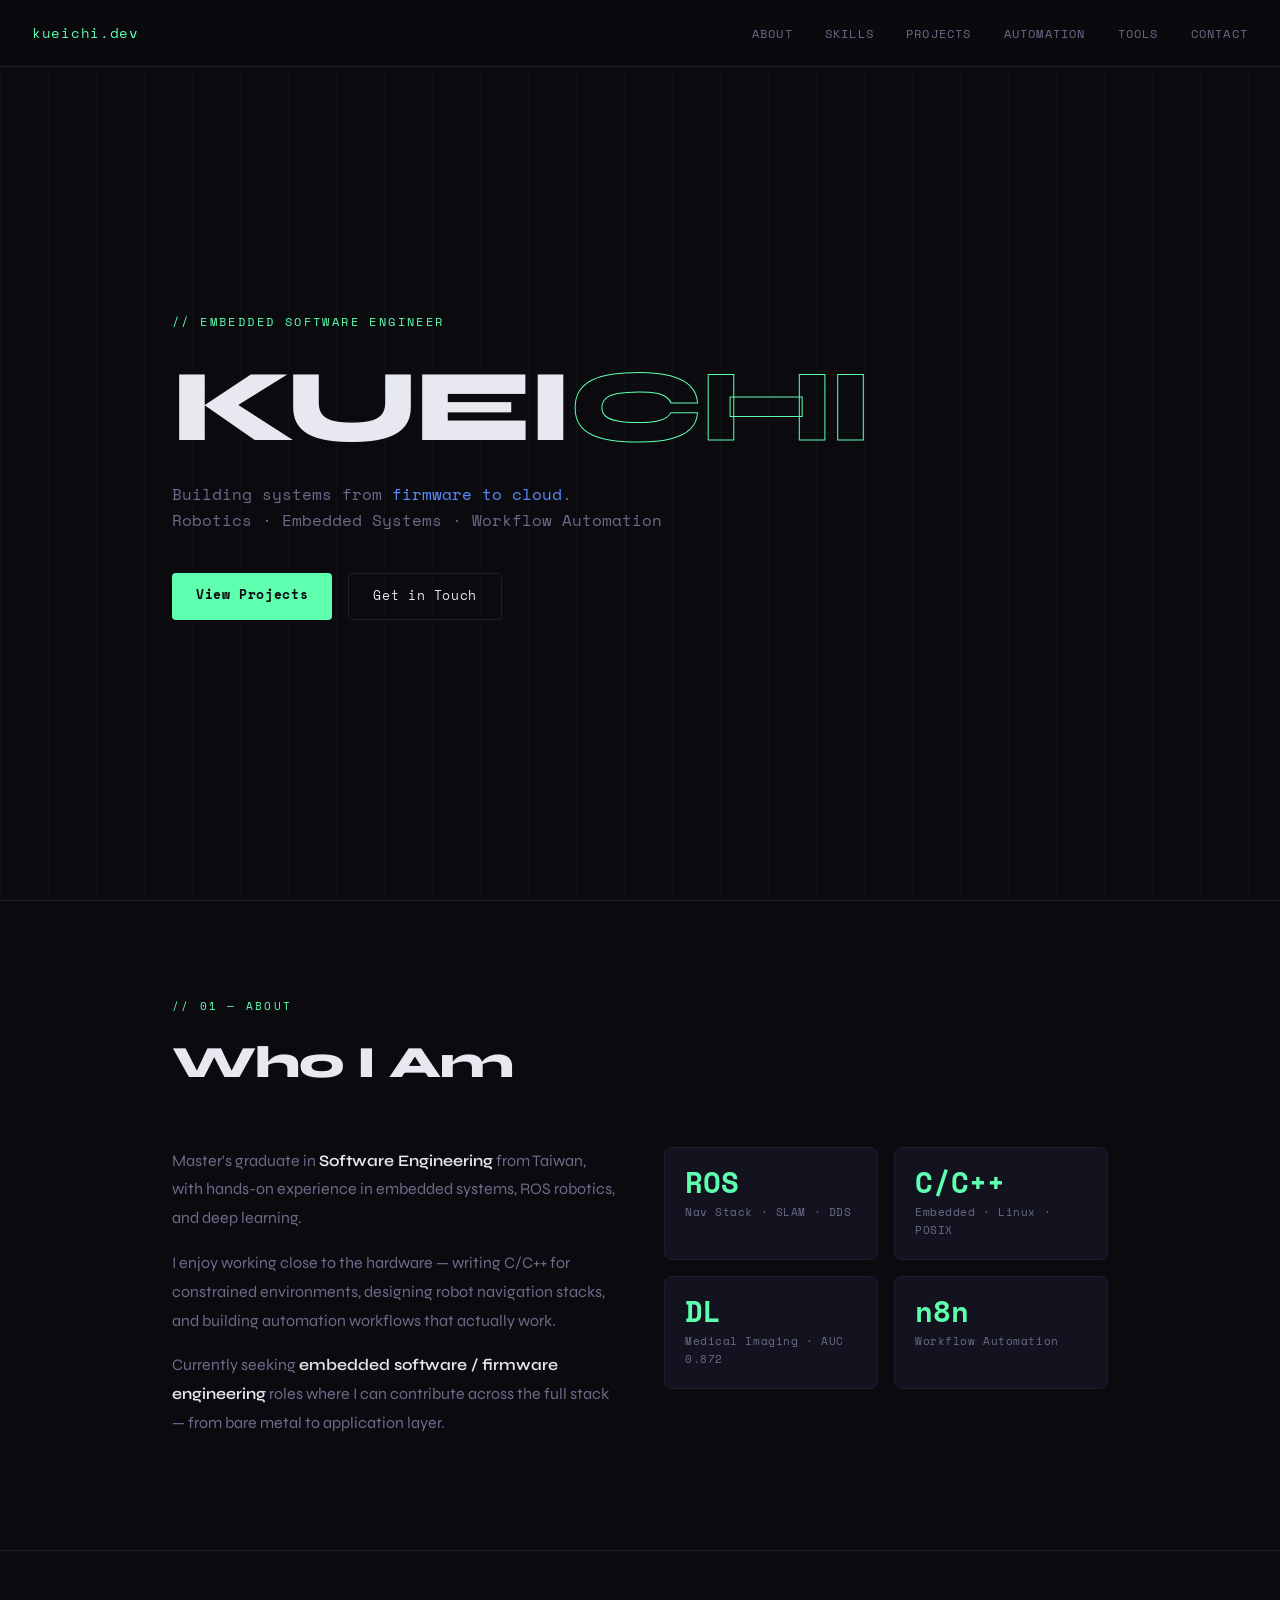
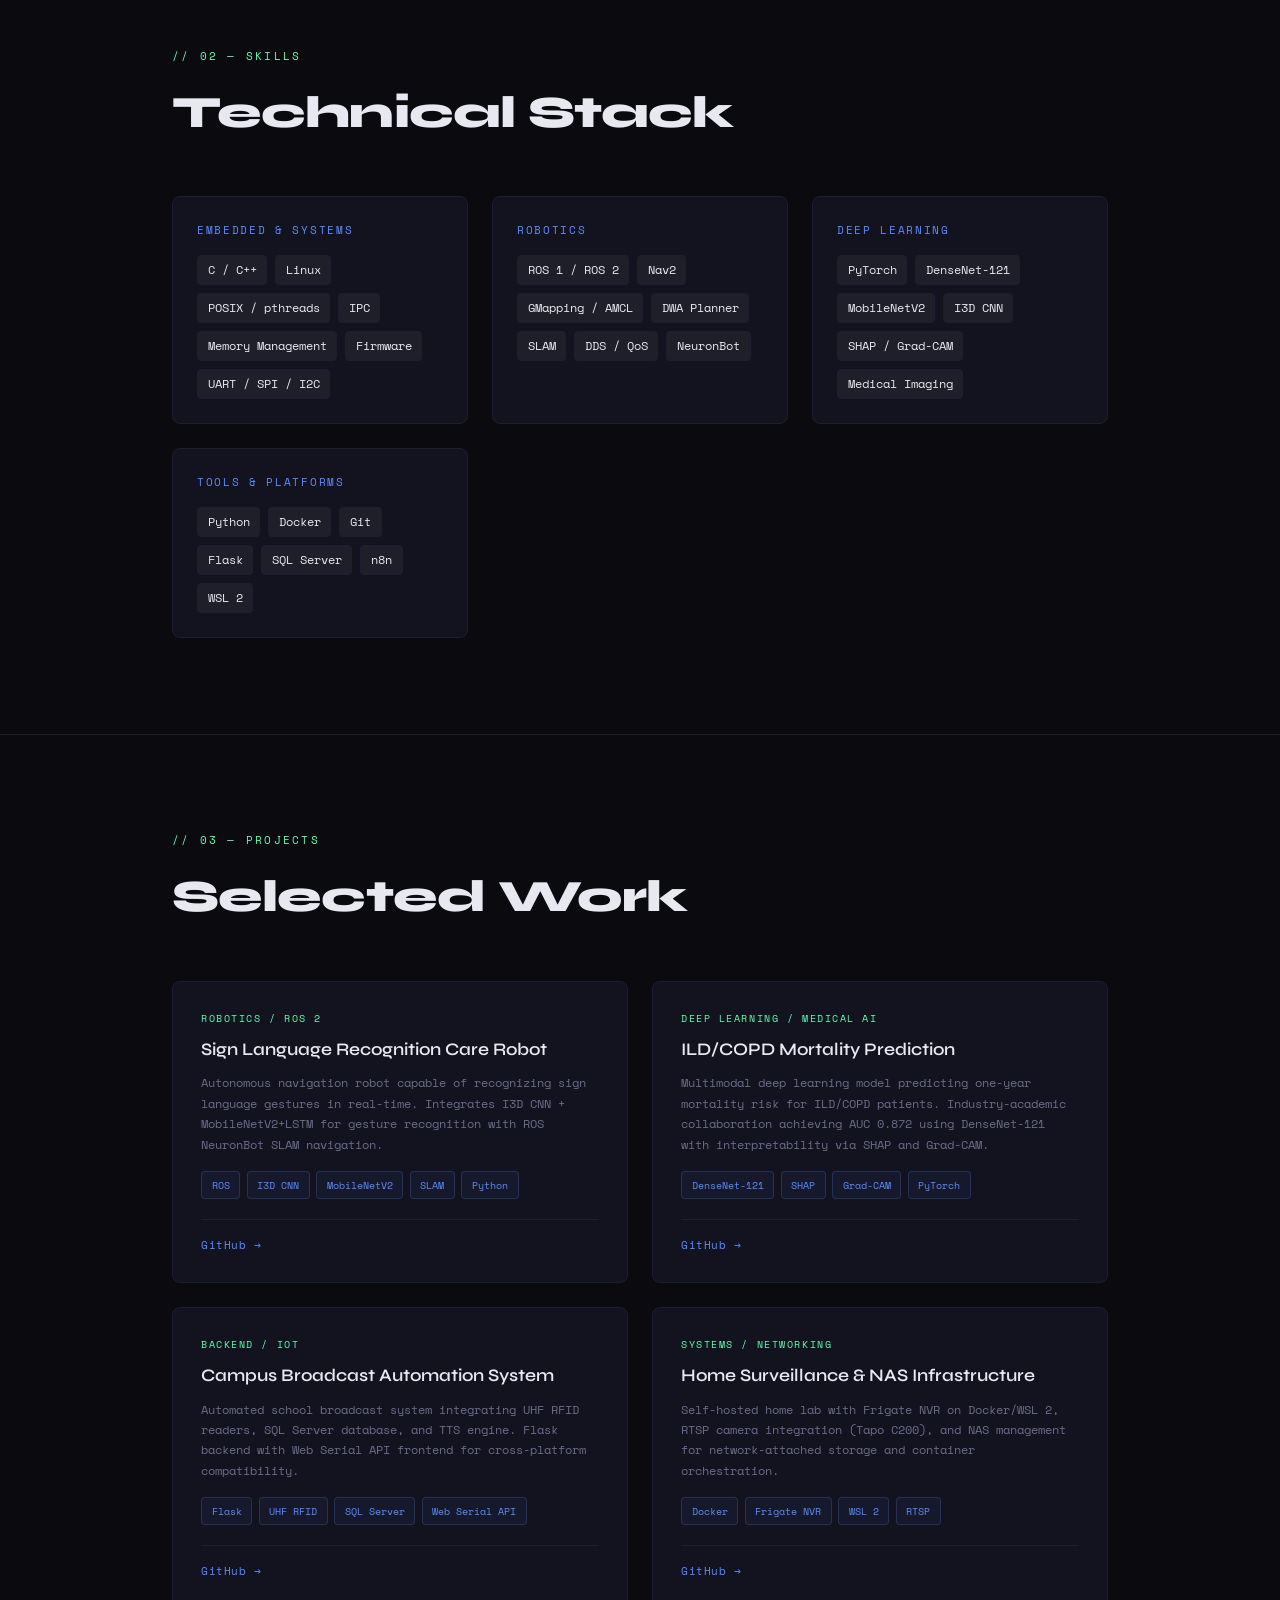
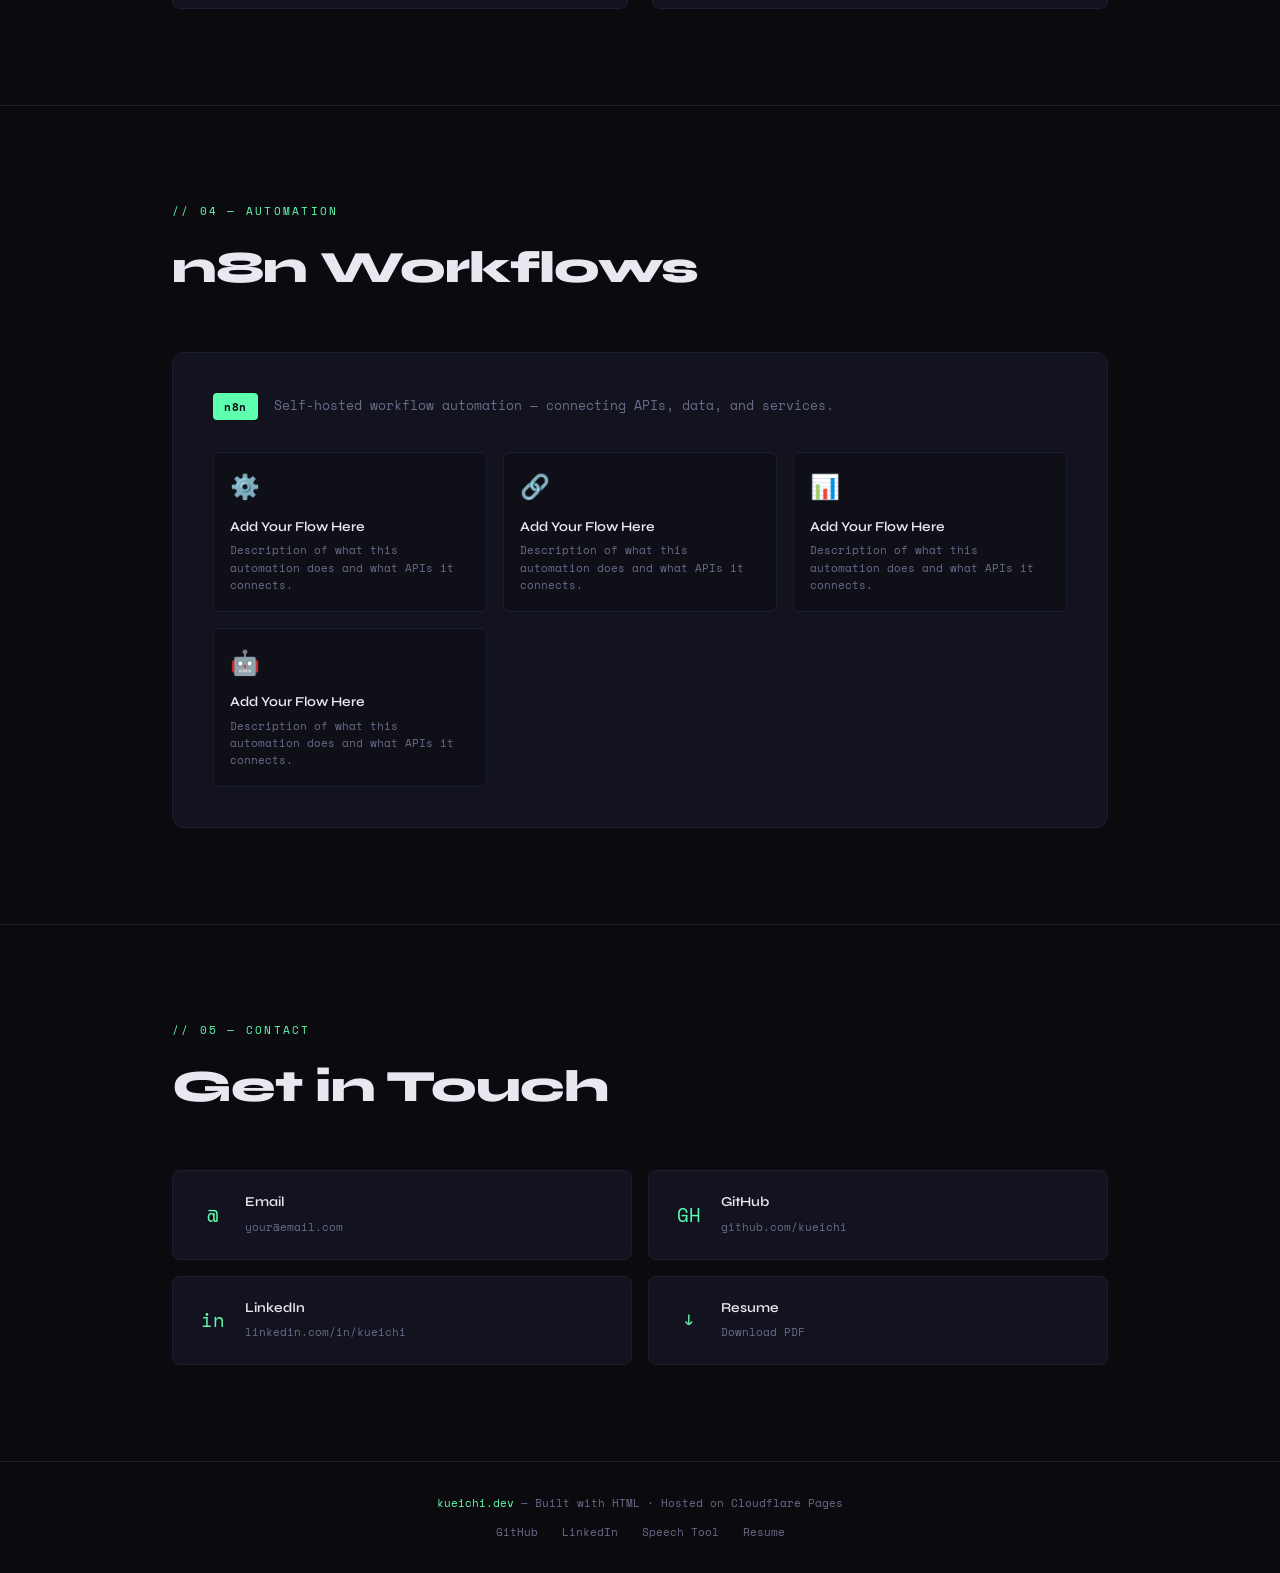
==== commit b21dc17b: "修改" ====
--- a/home/index.html
+++ b/home/index.html
@@ -540,6 +540,46 @@
       transform: none;
     }
 
+    /* PROJECT LINKS */
+    .project-footer {
+      display: flex;
+      gap: 0.75rem;
+      margin-top: 1.25rem;
+      padding-top: 1rem;
+      border-top: 1px solid var(--border);
+    }
+
+    .project-link {
+      font-family: var(--mono);
+      font-size: 0.7rem;
+      color: var(--accent2);
+      text-decoration: none;
+      letter-spacing: 0.05em;
+      transition: color 0.2s;
+    }
+
+    .project-link:hover {
+      color: var(--accent);
+    }
+
+    /* HAMBURGER */
+    .nav-toggle {
+      display: none;
+      background: none;
+      border: 1px solid var(--border);
+      color: var(--text);
+      font-size: 1.1rem;
+      padding: 0.35rem 0.7rem;
+      border-radius: 4px;
+      cursor: pointer;
+      line-height: 1;
+    }
+
+    .nav-toggle:hover {
+      border-color: var(--accent);
+      color: var(--accent);
+    }
+
     /* RESPONSIVE */
     @media (max-width: 700px) {
 
@@ -549,8 +589,36 @@
         grid-template-columns: 1fr;
       }
 
+      .nav-toggle {
+        display: block;
+      }
+
       .nav-links {
         display: none;
+        position: absolute;
+        top: 100%;
+        left: 0;
+        right: 0;
+        background: rgba(10, 10, 15, 0.97);
+        backdrop-filter: blur(12px);
+        border-bottom: 1px solid var(--border);
+        flex-direction: column;
+        gap: 0;
+        padding: 0.5rem 0;
+      }
+
+      .nav-links.open {
+        display: flex;
+      }
+
+      .nav-links li {
+        width: 100%;
+      }
+
+      .nav-links a {
+        display: block;
+        padding: 0.9rem 2rem;
+        font-size: 0.85rem;
       }
     }
   </style>
@@ -561,13 +629,15 @@
   <!-- NAV -->
   <nav>
     <div class="nav-logo">kueichi.dev</div>
-    <ul class="nav-links">
+    <ul class="nav-links" id="nav-links">
       <li><a href="#about">About</a></li>
       <li><a href="#skills">Skills</a></li>
       <li><a href="#projects">Projects</a></li>
       <li><a href="#automation">Automation</a></li>
+      <li><a href="speech-recognition.html">Tools</a></li>
       <li><a href="#contact">Contact</a></li>
     </ul>
+    <button class="nav-toggle" id="nav-toggle" aria-label="Toggle menu" aria-expanded="false">☰</button>
   </nav>
 
   <!-- HERO -->
@@ -711,6 +781,9 @@
           <span class="tag">SLAM</span>
           <span class="tag">Python</span>
         </div>
+        <div class="project-footer">
+          <a class="project-link" href="https://github.com/kueichi" target="_blank">GitHub →</a>
+        </div>
       </div>
       <div class="project-card">
         <div class="project-type">Deep Learning / Medical AI</div>
@@ -726,6 +799,9 @@
           <span class="tag">Grad-CAM</span>
           <span class="tag">PyTorch</span>
         </div>
+        <div class="project-footer">
+          <a class="project-link" href="https://github.com/kueichi" target="_blank">GitHub →</a>
+        </div>
       </div>
       <div class="project-card">
         <div class="project-type">Backend / IoT</div>
@@ -741,6 +817,9 @@
           <span class="tag">SQL Server</span>
           <span class="tag">Web Serial API</span>
         </div>
+        <div class="project-footer">
+          <a class="project-link" href="https://github.com/kueichi" target="_blank">GitHub →</a>
+        </div>
       </div>
       <div class="project-card">
         <div class="project-type">Systems / Networking</div>
@@ -756,6 +835,9 @@
           <span class="tag">WSL 2</span>
           <span class="tag">RTSP</span>
         </div>
+        <div class="project-footer">
+          <a class="project-link" href="https://github.com/kueichi" target="_blank">GitHub →</a>
+        </div>
       </div>
     </div>
   </section>
@@ -842,6 +924,12 @@
 
   <footer>
     <span>kueichi.dev</span> — Built with HTML · Hosted on Cloudflare Pages
+    <div style="margin-top:0.75rem; display:flex; gap:1.5rem; justify-content:center;">
+      <a href="https://github.com/kueichi" target="_blank" style="color:var(--muted);text-decoration:none;font-family:var(--mono);font-size:0.68rem;">GitHub</a>
+      <a href="https://linkedin.com/in/kueichi" target="_blank" style="color:var(--muted);text-decoration:none;font-family:var(--mono);font-size:0.68rem;">LinkedIn</a>
+      <a href="speech-recognition.html" style="color:var(--muted);text-decoration:none;font-family:var(--mono);font-size:0.68rem;">Speech Tool</a>
+      <a href="/resume.pdf" target="_blank" style="color:var(--muted);text-decoration:none;font-family:var(--mono);font-size:0.68rem;">Resume</a>
+    </div>
   </footer>
 
   <script>
@@ -851,6 +939,22 @@
       { threshold: 0.1 }
     );
     document.querySelectorAll('.fade-in').forEach(el => observer.observe(el));
+
+    // Mobile hamburger menu
+    const toggle = document.getElementById('nav-toggle');
+    const navLinks = document.getElementById('nav-links');
+    toggle.addEventListener('click', () => {
+      const open = navLinks.classList.toggle('open');
+      toggle.setAttribute('aria-expanded', open);
+      toggle.textContent = open ? '✕' : '☰';
+    });
+    navLinks.querySelectorAll('a').forEach(a => {
+      a.addEventListener('click', () => {
+        navLinks.classList.remove('open');
+        toggle.setAttribute('aria-expanded', false);
+        toggle.textContent = '☰';
+      });
+    });
   </script>
 
 </body>
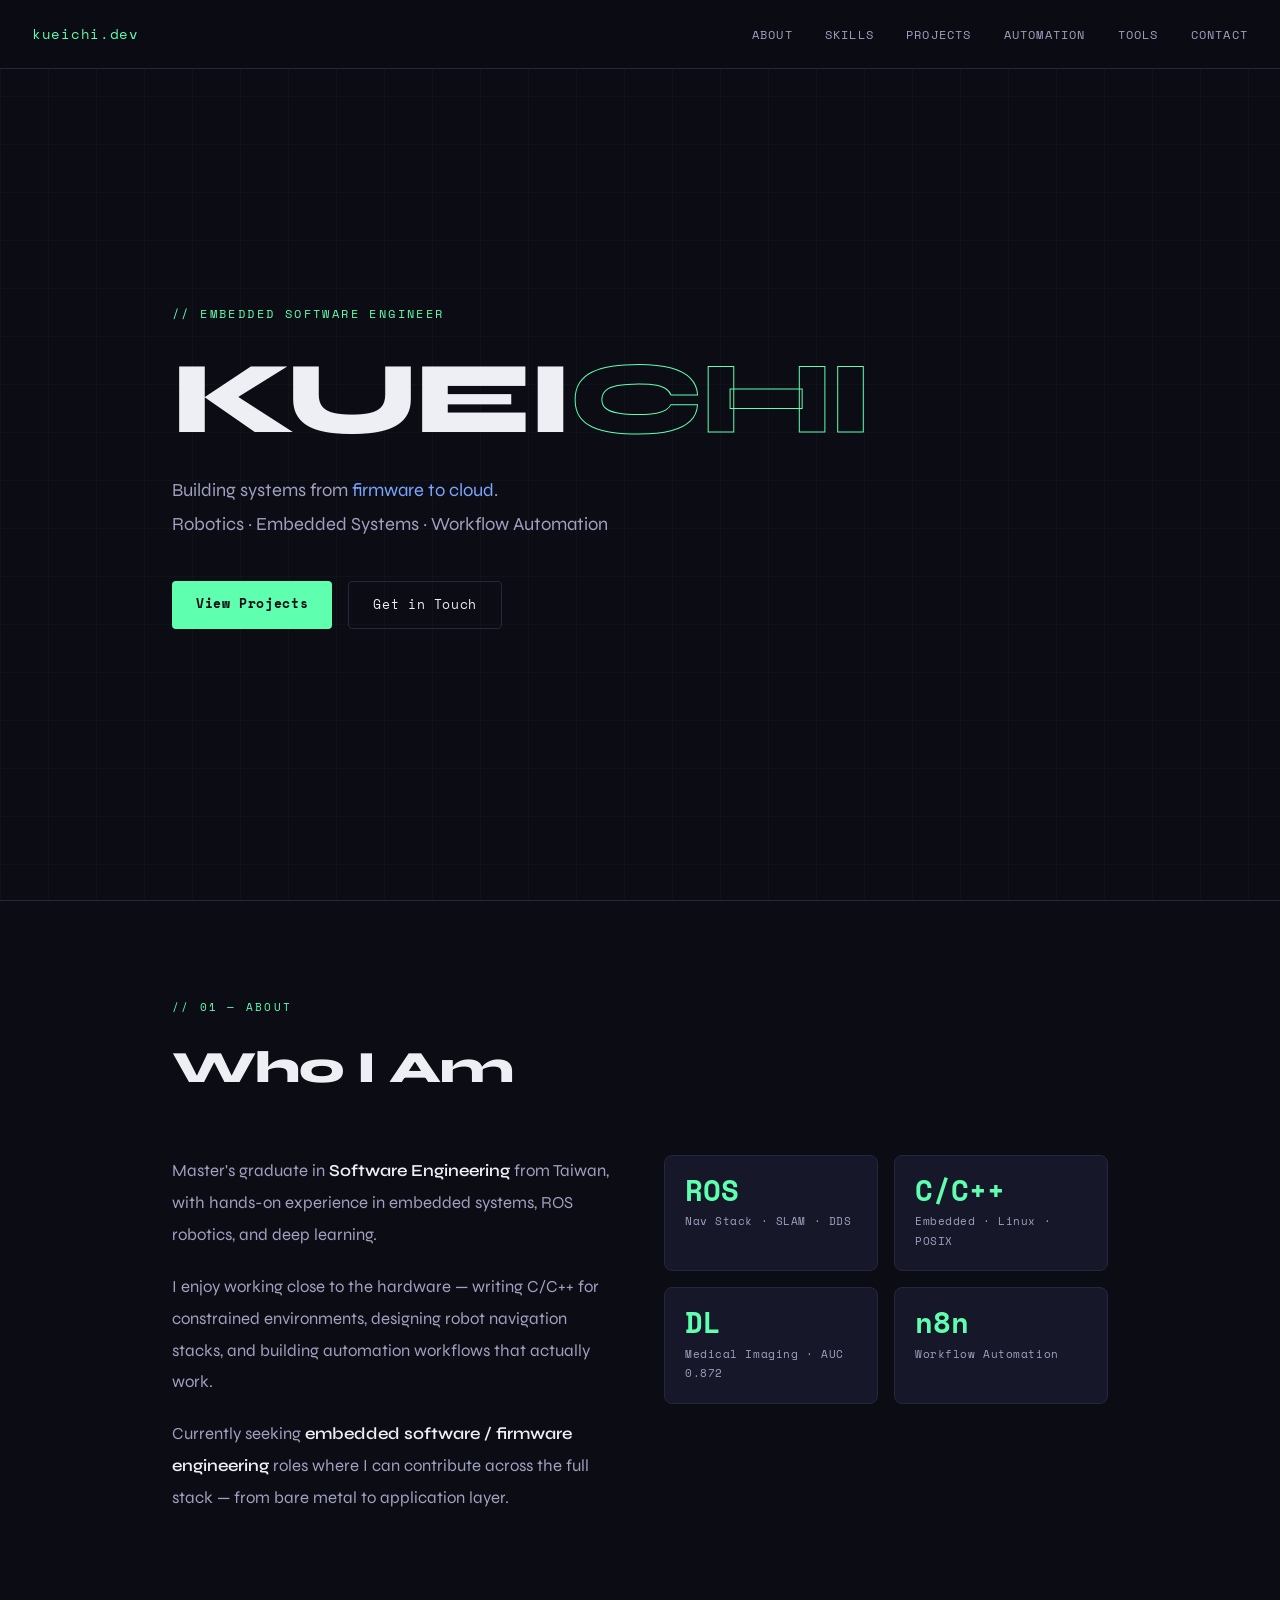
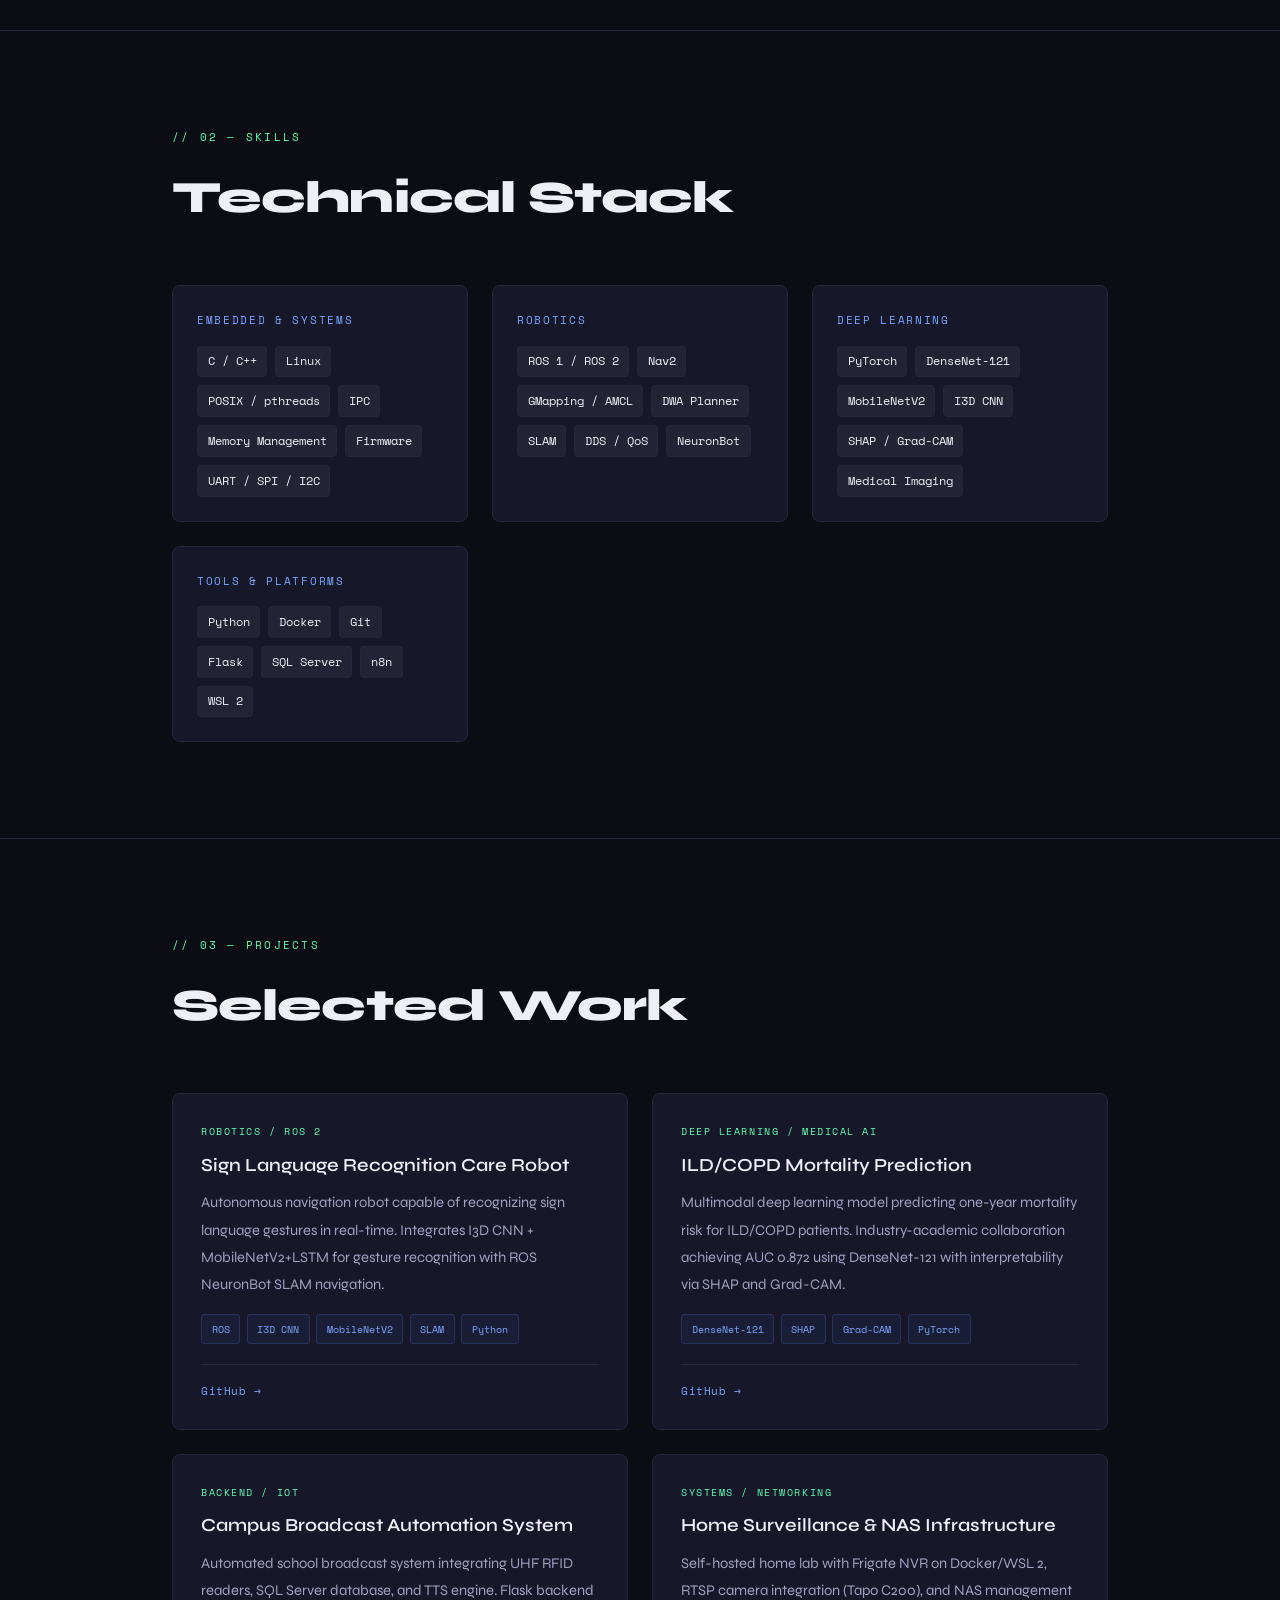
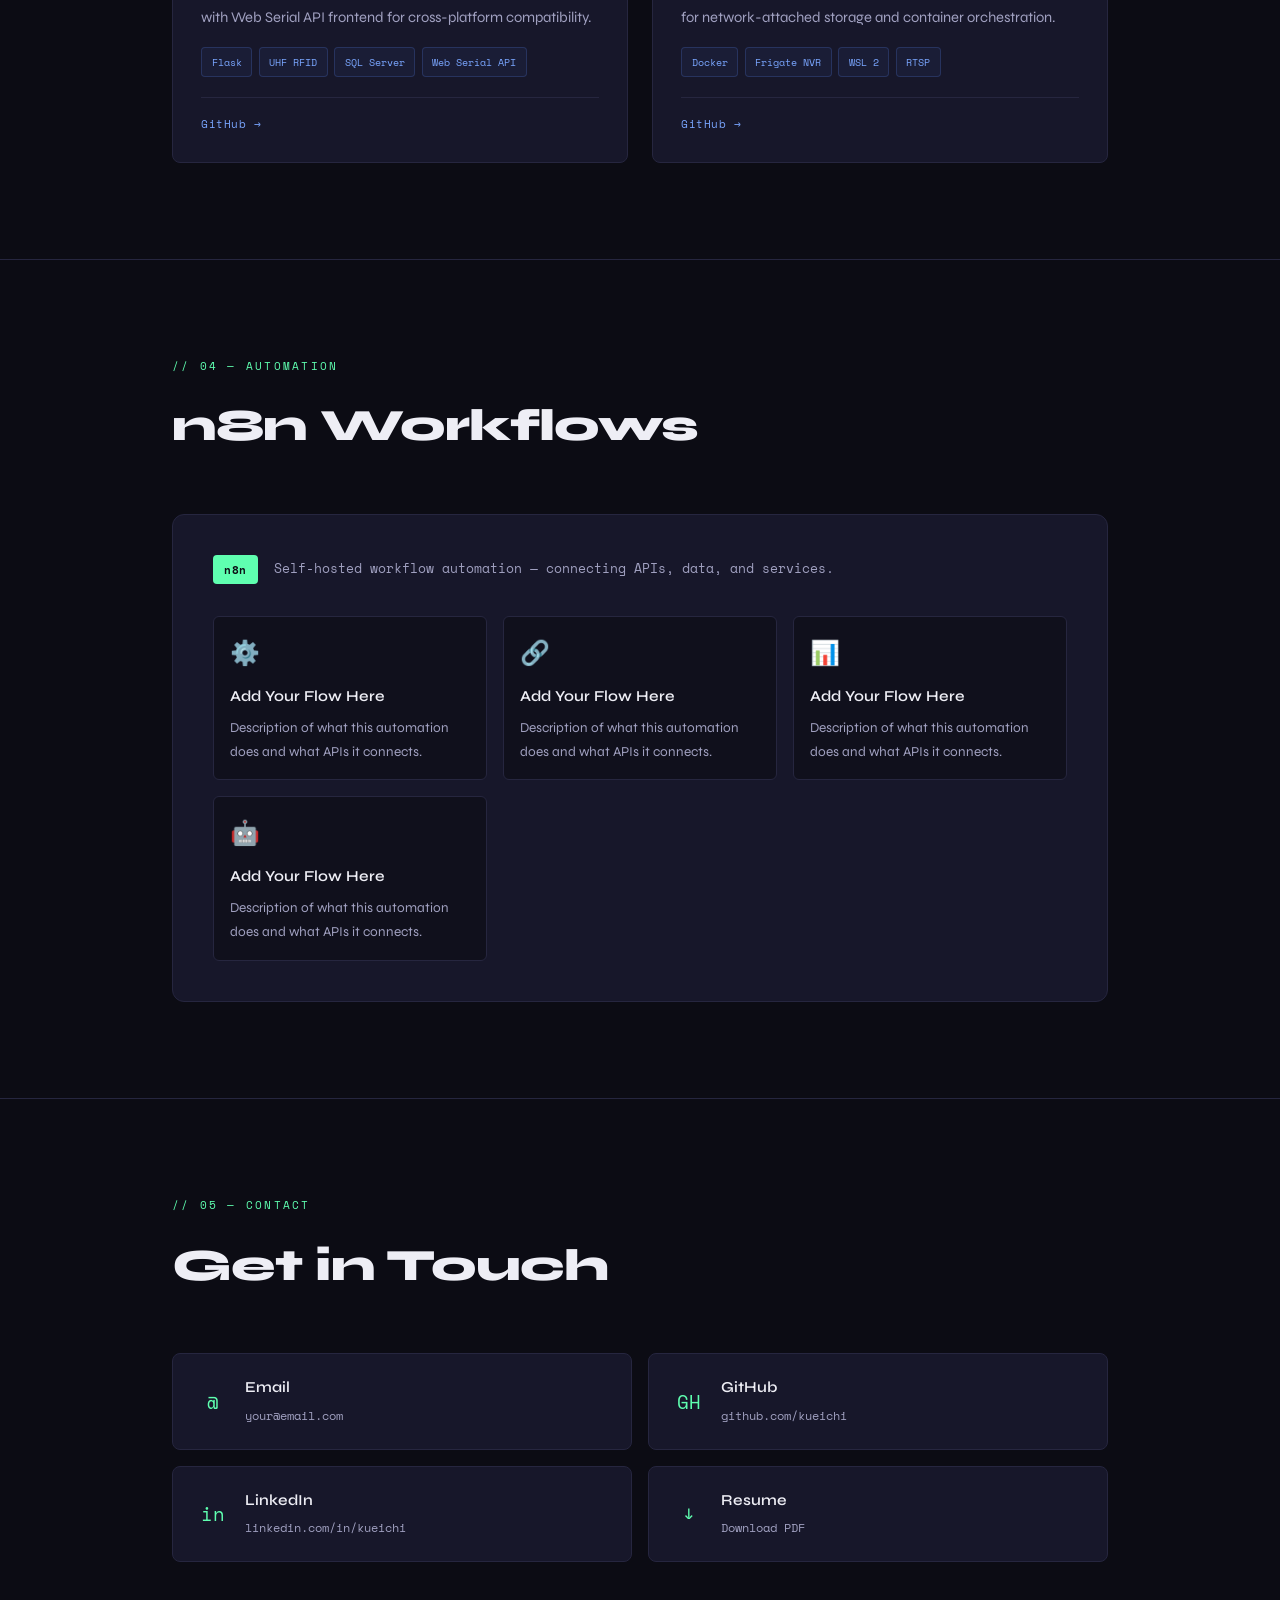
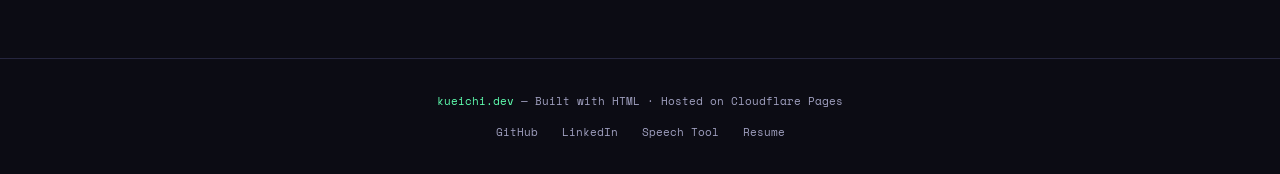
==== commit 9a96213c: "change 可視性" ====
--- a/home/index.html
+++ b/home/index.html
@@ -11,14 +11,14 @@
     rel="stylesheet">
   <style>
     :root {
-      --bg: #0a0a0f;
-      --bg2: #0f0f18;
-      --surface: #13131f;
-      --border: #1e1e32;
+      --bg: #0c0c14;
+      --bg2: #10101c;
+      --surface: #17172a;
+      --border: #26263f;
       --accent: #5fffb0;
-      --accent2: #5b8cff;
-      --text: #e8e8f0;
-      --muted: #6b6b8a;
+      --accent2: #7aa6ff;
+      --text: #eeeef5;
+      --muted: #a0a0c0;
       --mono: 'Space Mono', monospace;
       --sans: 'Syne', sans-serif;
     }
@@ -39,7 +39,7 @@
       background: var(--bg);
       color: var(--text);
       font-family: var(--sans);
-      line-height: 1.6;
+      line-height: 1.75;
       overflow-x: hidden;
     }
 
@@ -67,7 +67,7 @@
       display: flex;
       justify-content: space-between;
       align-items: center;
-      background: rgba(10, 10, 15, 0.85);
+      background: rgba(12, 12, 20, 0.88);
       backdrop-filter: blur(12px);
       border-bottom: 1px solid var(--border);
     }
@@ -144,11 +144,12 @@
     }
 
     .hero-subtitle {
-      font-family: var(--mono);
-      font-size: 1rem;
+      font-family: var(--sans);
+      font-size: 1.15rem;
       color: var(--muted);
       margin-top: 1.5rem;
-      max-width: 500px;
+      max-width: 520px;
+      line-height: 1.8;
       opacity: 0;
       animation: fadeUp 0.6s 0.6s forwards;
     }
@@ -229,9 +230,9 @@
 
     .about-text p {
       color: var(--muted);
-      font-size: 1rem;
-      line-height: 1.8;
-      margin-bottom: 1rem;
+      font-size: 1.05rem;
+      line-height: 1.9;
+      margin-bottom: 1.25rem;
     }
 
     .about-text p b {
@@ -361,18 +362,18 @@
     }
 
     .project-name {
-      font-size: 1.1rem;
+      font-size: 1.15rem;
       font-weight: 600;
       color: var(--text);
       margin-bottom: 0.75rem;
-      line-height: 1.3;
+      line-height: 1.35;
     }
 
     .project-desc {
-      font-family: var(--mono);
-      font-size: 0.75rem;
+      font-family: var(--sans);
+      font-size: 0.92rem;
       color: var(--muted);
-      line-height: 1.7;
+      line-height: 1.85;
     }
 
     .project-tags {
@@ -434,17 +435,17 @@
     }
 
     .flow-name {
-      font-size: 0.85rem;
+      font-size: 0.95rem;
       font-weight: 600;
       color: var(--text);
-      margin-bottom: 0.3rem;
+      margin-bottom: 0.4rem;
     }
 
     .flow-desc {
-      font-family: var(--mono);
-      font-size: 0.68rem;
+      font-family: var(--sans);
+      font-size: 0.85rem;
       color: var(--muted);
-      line-height: 1.6;
+      line-height: 1.75;
     }
 
     /* CONTACT */
@@ -483,13 +484,13 @@
 
     .contact-info strong {
       display: block;
-      font-size: 0.85rem;
+      font-size: 0.95rem;
       font-weight: 600;
     }
 
     .contact-info span {
       font-family: var(--mono);
-      font-size: 0.7rem;
+      font-size: 0.78rem;
       color: var(--muted);
     }
 
